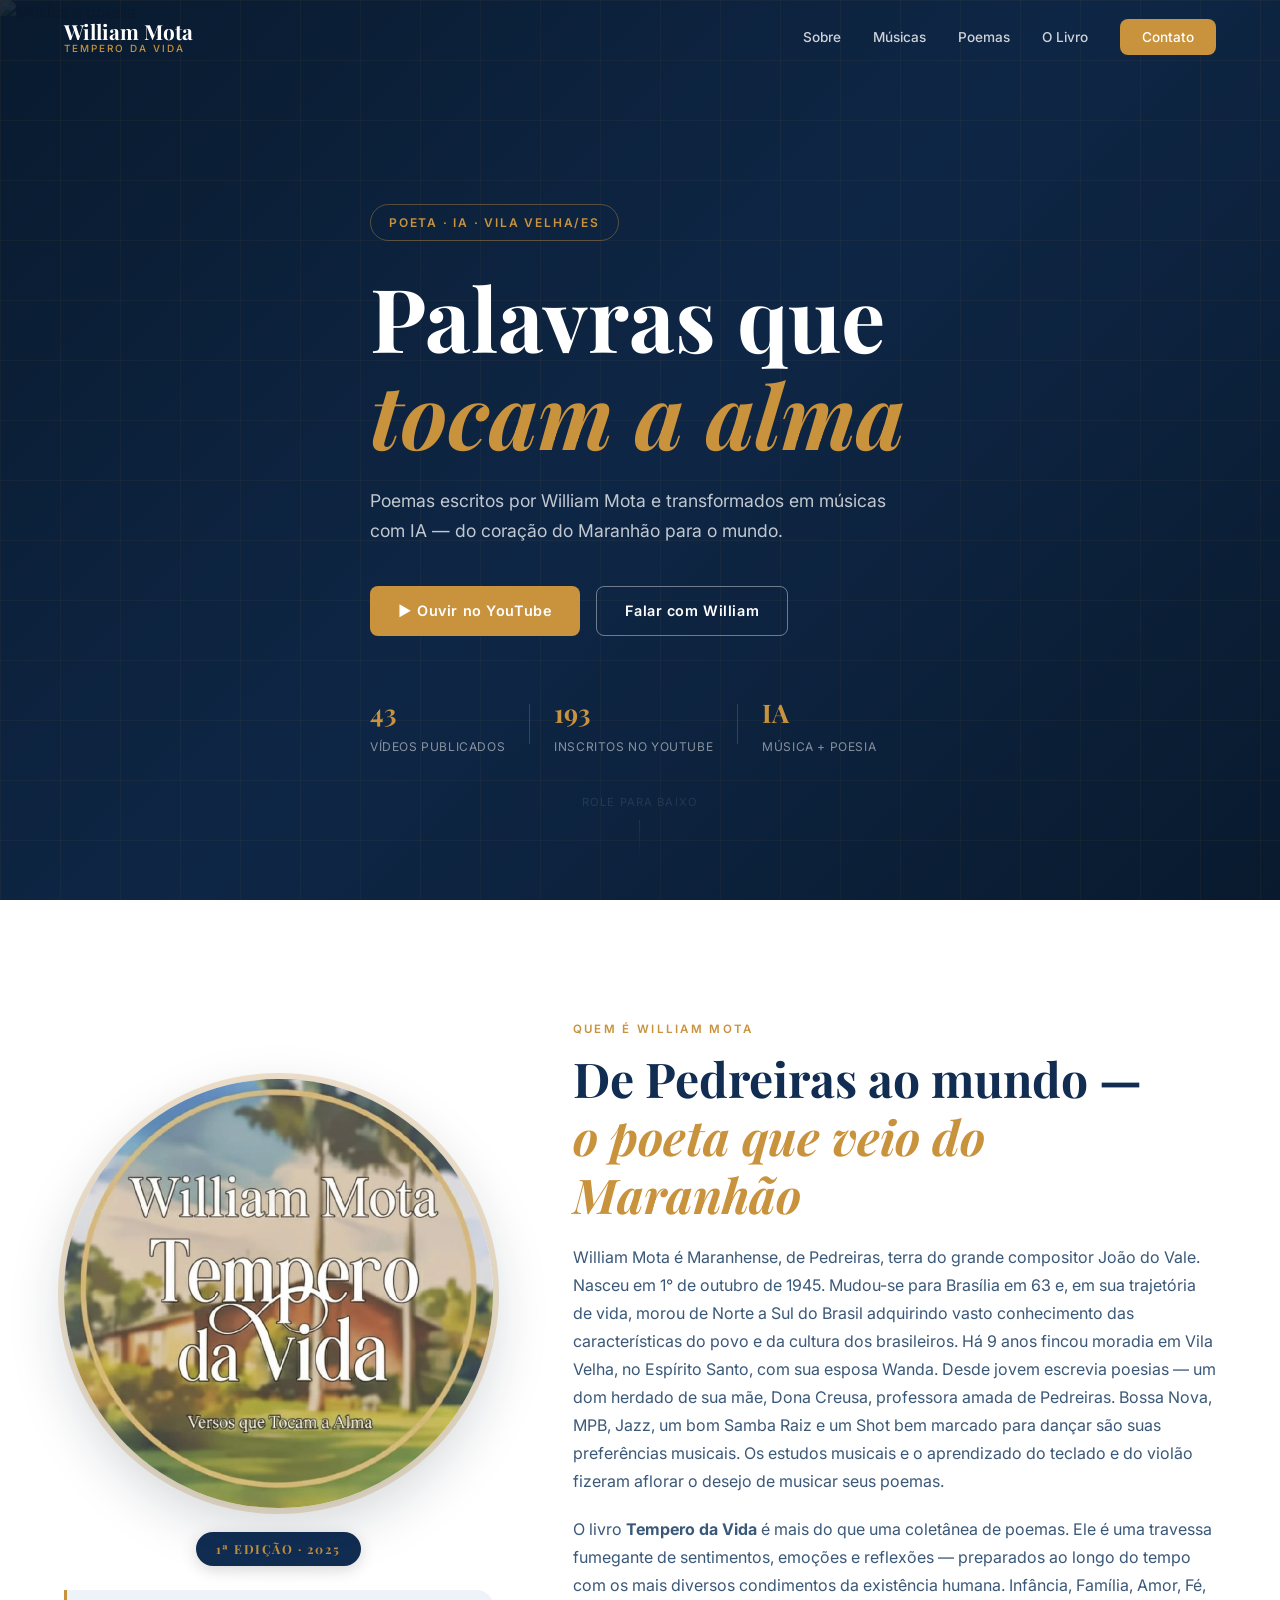
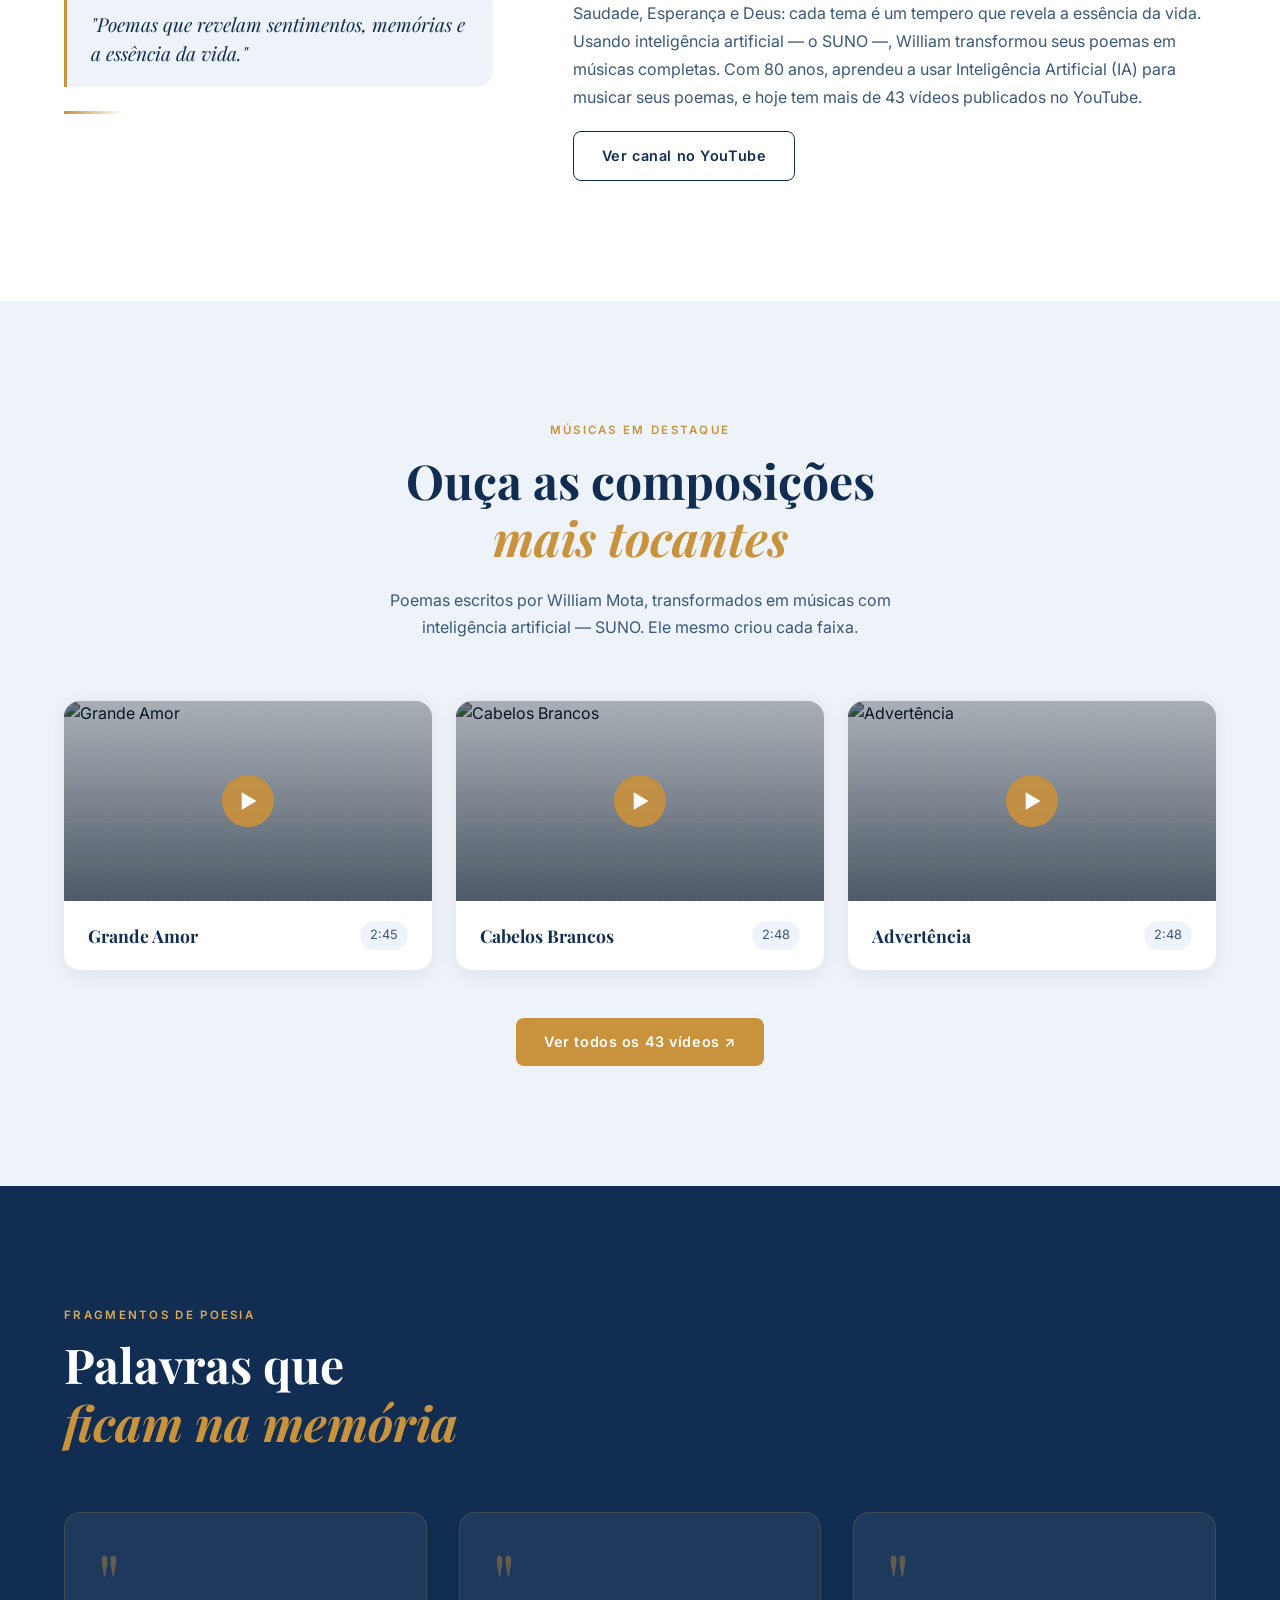
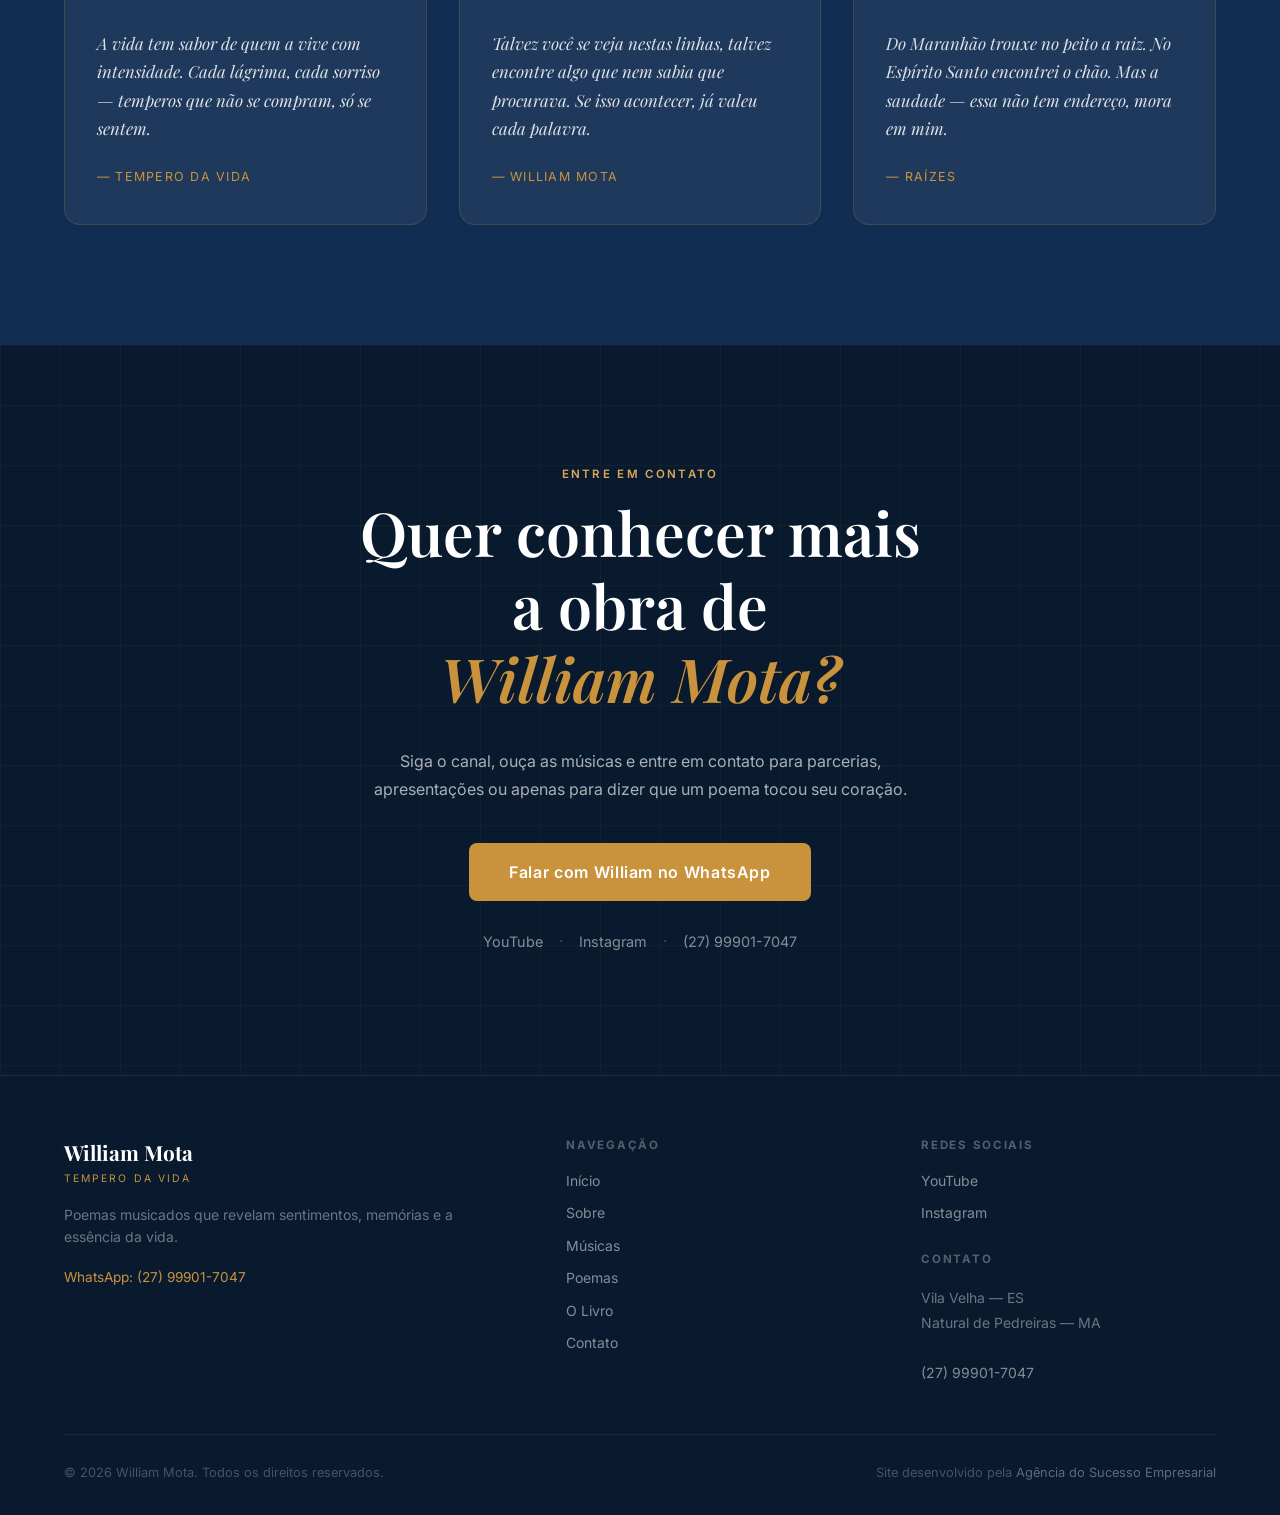
==== index.html @ 84399214 "Fix: remove quebra de linha forçada no subtítulo do hero" ====
<!DOCTYPE html>
<html lang="pt-BR">
<head>
  <meta charset="UTF-8" />
  <meta name="viewport" content="width=device-width, initial-scale=1.0" />
  <title>William Mota | Músicas & Poemas Tempero da Vida</title>
  <meta name="description" content="Poemas musicados do autor William Mota. Tempero da Vida é uma coletânea de poemas que revelam sentimentos, memórias e a essência da vida." />
  <meta name="keywords" content="William Mota, poemas, músicas, tempero da vida, poeta, Vila Velha, Maranhão" />
  <meta name="robots" content="index, follow" />
  <link rel="canonical" href="https://williamtempero.mais.top/" />

  <!-- Favicon -->
  <link rel="icon" type="image/png" href="favicon.png" />

  <!-- Open Graph -->
  <meta property="og:title" content="William Mota | Músicas & Poemas Tempero da Vida" />
  <meta property="og:description" content="Poemas musicados que revelam sentimentos, memórias e a essência da vida." />
  <meta property="og:type" content="website" />
  <meta property="og:url" content="https://williamtempero.mais.top/" />
  <meta property="og:image" content="https://williamtempero.mais.top/og-image.png" />
  <meta property="og:image:width" content="1200" />
  <meta property="og:image:height" content="630" />
  <meta name="twitter:card" content="summary_large_image" />
  <meta name="twitter:image" content="https://williamtempero.mais.top/og-image.png" />

  <!-- Fonts -->
  <link rel="preconnect" href="https://fonts.googleapis.com" />
  <link rel="preconnect" href="https://fonts.gstatic.com" crossorigin />
  <link href="https://fonts.googleapis.com/css2?family=Playfair+Display:ital,wght@0,400;0,700;1,400&family=Inter:wght@300;400;500&display=swap" rel="stylesheet" />

  <link rel="stylesheet" href="styles.css" />

  <script type="application/ld+json">
  {
    "@context": "https://schema.org",
    "@type": "Person",
    "name": "William Mota",
    "description": "Poeta e criador de músicas com inteligência artificial. Autor da coletânea Tempero da Vida.",
    "url": "https://williamtempero.mais.top",
    "telephone": "+55-27-99901-7047",
    "address": { "@type": "PostalAddress", "addressLocality": "Vila Velha", "addressRegion": "ES", "addressCountry": "BR" },
    "birthPlace": { "@type": "Place", "name": "Pedreiras, Maranhão, Brasil" },
    "sameAs": ["https://www.youtube.com/@MUSICASPOEMASTEMPERODAVIDA", "https://www.instagram.com/temperodavidaw.m"]
  }
  </script>
</head>
<body>

  <!-- NAV -->
  <nav class="nav" id="nav">
    <div class="nav__inner">
      <a href="#home" class="nav__logo">
        <span class="nav__logo-main">William Mota</span>
        <span class="nav__logo-sub">Tempero da Vida</span>
      </a>
      <button class="nav__toggle" id="navToggle" aria-label="Menu">
        <span></span><span></span><span></span>
      </button>
      <ul class="nav__links" id="navLinks">
        <li><a href="#sobre">Sobre</a></li>
        <li><a href="#musicas">Músicas</a></li>
        <li><a href="#poemas">Poemas</a></li>
        <li><a href="livro.html">O Livro</a></li>
        <li><a href="#contato" class="nav__cta">Contato</a></li>
      </ul>
    </div>
  </nav>

  <!-- HERO -->
  <section class="hero" id="home">
    <div class="hero__bg">
      <img class="hero__bg-img" src="https://images.unsplash.com/photo-1511671782779-c97d3d27a1d4?w=1920&q=80&auto=format&fit=crop" alt="Música e poesia" loading="eager" />
      <div class="hero__overlay"></div>
      <div class="hero__grid"></div>
    </div>
    <div class="hero__inner">
      <div class="hero__badge">Poeta · IA · Vila Velha/ES</div>
      <h1 class="hero__title">
        Palavras que<br />
        <em>tocam a alma</em>
      </h1>
      <p class="hero__subtitle">
        Poemas escritos por William Mota e transformados em músicas com IA — do coração do Maranhão para o mundo.
      </p>
      <div class="hero__actions">
        <a href="https://www.youtube.com/@MUSICASPOEMASTEMPERODAVIDA" class="btn btn--primary" target="_blank" rel="noopener">
          ▶ Ouvir no YouTube
        </a>
        <a href="https://wa.me/5527999017047" class="btn btn--ghost" target="_blank" rel="noopener">
          Falar com William
        </a>
      </div>
      <div class="hero__trust">
        <div class="hero__trust-item"><strong>43</strong><span>vídeos publicados</span></div>
        <div class="hero__trust-divider"></div>
        <div class="hero__trust-item"><strong>193</strong><span>inscritos no YouTube</span></div>
        <div class="hero__trust-divider"></div>
        <div class="hero__trust-item"><strong>IA</strong><span>música + poesia</span></div>
      </div>
    </div>
    <div class="hero__scroll"><span>role para baixo</span><div class="hero__scroll-line"></div></div>
  </section>

  <!-- SOBRE -->
  <section class="sobre" id="sobre">
    <div class="container">
      <div class="sobre__grid">
        <div class="sobre__visual">
          <div class="sobre__img-wrap">
            <img src="capa-livro.jpg" alt="Tempero da Vida — livro de poemas de William Mota" loading="lazy" />
          </div>
          <div class="sobre__img-badge">1ª edição · 2025</div>
          <div class="sobre__quote">
            "Poemas que revelam sentimentos, memórias e a essência da vida."
          </div>
          <div class="sobre__line-detail"></div>
        </div>
        <div class="sobre__content">
          <div class="section-label">Quem é William Mota</div>
          <h2 class="section-title">
            De Pedreiras ao mundo —<br />
            <em>o poeta que veio do Maranhão</em>
          </h2>
          <p>
            William Mota é Maranhense, de Pedreiras, terra do grande compositor João do Vale. Nasceu em 1° de outubro de 1945.
            Mudou-se para Brasília em 63 e, em sua trajetória de vida, morou de Norte a Sul do Brasil adquirindo vasto conhecimento
            das características do povo e da cultura dos brasileiros. Há 9 anos fincou moradia em Vila Velha, no Espírito Santo,
            com sua esposa Wanda. Desde jovem escrevia poesias — um dom herdado de sua mãe, Dona Creusa, professora amada de Pedreiras.
            Bossa Nova, MPB, Jazz, um bom Samba Raiz e um Shot bem marcado para dançar são suas preferências musicais. Os estudos
            musicais e o aprendizado do teclado e do violão fizeram aflorar o desejo de musicar seus poemas.
          </p>
          <p>
            O livro <strong>Tempero da Vida</strong> é mais do que uma coletânea de poemas. Ele é uma travessa fumegante de sentimentos,
            emoções e reflexões — preparados ao longo do tempo com os mais diversos condimentos da existência humana. Infância,
            Família, Amor, Fé, Saudade, Esperança e Deus: cada tema é um tempero que revela a essência da vida. Usando inteligência
            artificial — o SUNO —, William transformou seus poemas em músicas completas. Com 80 anos, aprendeu a usar Inteligência Artificial (IA) para musicar seus poemas, e hoje tem mais de 43 vídeos publicados no YouTube.
          </p>
          <a href="https://www.youtube.com/@MUSICASPOEMASTEMPERODAVIDA" class="btn btn--outline" target="_blank" rel="noopener">
            Ver canal no YouTube
          </a>
        </div>
      </div>
    </div>
  </section>

  <!-- MÚSICAS EM DESTAQUE -->
  <section class="musicas" id="musicas">
    <div class="container">
      <div class="section-header section-header--center">
        <div class="section-label">Músicas em Destaque</div>
        <h2 class="section-title">Ouça as composições<br /><em>mais tocantes</em></h2>
        <p class="section-desc">Poemas escritos por William Mota, transformados em músicas com inteligência artificial — SUNO. Ele mesmo criou cada faixa.</p>
      </div>
      <div class="musicas__grid">

        <div class="musica-card">
          <div class="musica-card__img">
            <img src="https://images.unsplash.com/photo-1465101162946-4377e57745c3?w=600&q=75&auto=format&fit=crop" alt="Grande Amor" loading="lazy" />
            <div class="musica-card__overlay"></div>
            <div class="musica-card__grid"></div>
            <div class="musica-card__play">▶</div>
          </div>
          <div class="musica-card__body">
            <h3>Grande Amor</h3>
            <span class="musica-card__dur">2:45</span>
          </div>
        </div>

        <div class="musica-card">
          <div class="musica-card__img">
            <img src="https://images.unsplash.com/photo-1516979187457-637abb4f9353?w=600&q=75&auto=format&fit=crop" alt="Cabelos Brancos" loading="lazy" />
            <div class="musica-card__overlay"></div>
            <div class="musica-card__grid"></div>
            <div class="musica-card__play">▶</div>
          </div>
          <div class="musica-card__body">
            <h3>Cabelos Brancos</h3>
            <span class="musica-card__dur">2:48</span>
          </div>
        </div>

        <div class="musica-card">
          <div class="musica-card__img">
            <img src="https://images.unsplash.com/photo-1473172707857-f9e276582ab6?w=600&q=75&auto=format&fit=crop" alt="Advertência" loading="lazy" />
            <div class="musica-card__overlay"></div>
            <div class="musica-card__grid"></div>
            <div class="musica-card__play">▶</div>
          </div>
          <div class="musica-card__body">
            <h3>Advertência</h3>
            <span class="musica-card__dur">2:48</span>
          </div>
        </div>

      </div>
      <div class="musicas__cta">
        <a href="https://www.youtube.com/@MUSICASPOEMASTEMPERODAVIDA" class="btn btn--primary" target="_blank" rel="noopener">
          Ver todos os 43 vídeos ↗
        </a>
      </div>
    </div>
  </section>

  <!-- POEMAS -->
  <section class="poemas" id="poemas">
    <div class="container">
      <div class="section-header">
        <div class="section-label">Fragmentos de Poesia</div>
        <h2 class="section-title">Palavras que<br /><em>ficam na memória</em></h2>
      </div>
      <div class="poemas__grid">
        <div class="poema-card">
          <div class="poema-card__aspas">"</div>
          <p>A vida tem sabor de quem a vive com intensidade. Cada lágrima, cada sorriso — temperos que não se compram, só se sentem.</p>
          <span>— Tempero da Vida</span>
        </div>
        <div class="poema-card">
          <div class="poema-card__aspas">"</div>
          <p>Talvez você se veja nestas linhas, talvez encontre algo que nem sabia que procurava. Se isso acontecer, já valeu cada palavra.</p>
          <span>— William Mota</span>
        </div>
        <div class="poema-card">
          <div class="poema-card__aspas">"</div>
          <p>Do Maranhão trouxe no peito a raiz. No Espírito Santo encontrei o chão. Mas a saudade — essa não tem endereço, mora em mim.</p>
          <span>— Raízes</span>
        </div>
      </div>
    </div>
  </section>

  <!-- CTA FINAL -->
  <section class="cta-final" id="contato">
    <div class="cta-final__bg">
      <div class="cta-final__grid"></div>
    </div>
    <div class="container">
      <div class="cta-final__inner">
        <div class="section-label section-label--light">Entre em Contato</div>
        <h2 class="cta-final__title">
          Quer conhecer mais<br />
          a obra de<br />
          <em>William Mota?</em>
        </h2>
        <p class="cta-final__desc">
          Siga o canal, ouça as músicas e entre em contato para parcerias,<br />
          apresentações ou apenas para dizer que um poema tocou seu coração.
        </p>
        <a href="https://wa.me/5527999017047?text=Ol%C3%A1%20William%2C%20ouvi%20suas%20m%C3%BAsicas%20e%20quero%20saber%20mais!" class="btn btn--gold" target="_blank" rel="noopener">
          Falar com William no WhatsApp
        </a>
        <div class="cta-final__contact">
          <a href="https://www.youtube.com/@MUSICASPOEMASTEMPERODAVIDA" target="_blank" rel="noopener">YouTube</a>
          <span>·</span>
          <a href="https://www.instagram.com/temperodavidaw.m" target="_blank" rel="noopener">Instagram</a>
          <span>·</span>
          <a href="tel:+5527999017047">(27) 99901-7047</a>
        </div>
      </div>
    </div>
  </section>

  <!-- FOOTER -->
  <footer class="footer">
    <div class="container">
      <div class="footer__inner">
        <div class="footer__brand">
          <div class="footer__logo">
            <span>William Mota</span>
            <span>Tempero da Vida</span>
          </div>
          <p>Poemas musicados que revelam sentimentos, memórias e a essência da vida.</p>
          <a href="https://wa.me/5527999017047" class="footer__whatsapp" target="_blank" rel="noopener">
            WhatsApp: (27) 99901-7047
          </a>
        </div>
        <div class="footer__links">
          <strong>Navegação</strong>
          <nav>
            <a href="#home">Início</a>
            <a href="#sobre">Sobre</a>
            <a href="#musicas">Músicas</a>
            <a href="#poemas">Poemas</a>
            <a href="livro.html">O Livro</a>
            <a href="#contato">Contato</a>
          </nav>
        </div>
        <div class="footer__info">
          <strong>Redes Sociais</strong>
          <nav>
            <a href="https://www.youtube.com/@MUSICASPOEMASTEMPERODAVIDA" target="_blank" rel="noopener">YouTube</a>
            <a href="https://www.instagram.com/temperodavidaw.m" target="_blank" rel="noopener">Instagram</a>
          </nav>
          <br />
          <strong>Contato</strong>
          <address>
            Vila Velha — ES<br />
            Natural de Pedreiras — MA<br /><br />
            <a href="tel:+5527999017047">(27) 99901-7047</a>
          </address>
        </div>
      </div>
      <div class="footer__bottom">
        <span>© 2026 William Mota. Todos os direitos reservados.</span>
        <div class="footer__legal">
          <span class="footer__dev">Site desenvolvido pela <a href="https://sucesso.net.br" target="_blank" rel="noopener">Agência do Sucesso Empresarial</a></span>
        </div>
      </div>
    </div>
  </footer>

  <script src="script.js"></script>
</body>
</html>
---- styles.css ----
/* ===== RESET & VARS ===== */
*, *::before, *::after { box-sizing: border-box; margin: 0; padding: 0; }

:root {
  --burgundy:   #091a2e;
  --wine:       #112d52;
  --wine-mid:   #1a4a8a;
  --gold:       #c9923c;
  --gold-light: #dba85a;
  --cream:      #eef3f9;
  --white:      #ffffff;
  --text:       #091a2e;
  --text-light: #3a5878;
  --gray-200:   #cfdce8;
  --radius:     8px;
  --radius-lg:  16px;
  --transition: all 0.3s ease;
  --font-display: 'Playfair Display', Georgia, serif;
  --font-body:    'Inter', system-ui, sans-serif;
}

html { scroll-behavior: smooth; }
body { font-family: var(--font-body); color: var(--text); background: var(--cream); line-height: 1.6; }
a { text-decoration: none; color: inherit; }
img { max-width: 100%; display: block; }
address { font-style: normal; }

.container { max-width: 1200px; margin: 0 auto; padding: 0 24px; }

/* ===== SECTION LABELS ===== */
.section-label {
  font-size: 0.72rem;
  font-weight: 600;
  letter-spacing: 0.2em;
  text-transform: uppercase;
  color: var(--gold);
  margin-bottom: 12px;
}
.section-label--light { color: var(--gold-light); }
.section-title {
  font-family: var(--font-display);
  font-size: clamp(2rem, 4vw, 3rem);
  font-weight: 700;
  line-height: 1.2;
  color: var(--wine);
  margin-bottom: 20px;
}
.section-title em { font-style: italic; color: var(--gold); }
.section-header { margin-bottom: 60px; }
.section-header--center { text-align: center; }
.section-header--center .section-desc { margin: 0 auto; }
.section-desc { max-width: 560px; color: var(--text-light); font-size: 1rem; line-height: 1.7; margin-top: 16px; }

/* ===== BUTTONS ===== */
.btn {
  display: inline-flex;
  align-items: center;
  justify-content: center;
  gap: 8px;
  padding: 14px 28px;
  font-family: var(--font-body);
  font-size: 0.9rem;
  font-weight: 600;
  letter-spacing: 0.04em;
  border-radius: var(--radius);
  transition: var(--transition);
  cursor: pointer;
  border: none;
  white-space: normal;
  text-align: center;
  line-height: 1.4;
}
.btn--primary { background: var(--gold); color: var(--white); }
.btn--primary:hover { background: var(--gold-light); transform: translateY(-2px); box-shadow: 0 8px 24px rgba(201,146,60,0.35); }
.btn--ghost { background: transparent; color: var(--white); border: 1.5px solid rgba(255,255,255,0.4); }
.btn--ghost:hover { border-color: var(--gold); color: var(--gold); }
.btn--outline { background: transparent; color: var(--wine); border: 1.5px solid var(--wine); }
.btn--outline:hover { background: var(--wine); color: var(--white); }
.btn--gold { background: var(--gold); color: var(--white); font-size: 1rem; padding: 18px 40px; }
.btn--gold:hover { background: var(--gold-light); transform: translateY(-2px); box-shadow: 0 12px 32px rgba(201,146,60,0.4); }

/* ===== NAV ===== */
.nav {
  position: fixed;
  top: 0; left: 0; right: 0;
  z-index: 100;
  padding: 20px 0;
  transition: background 0.3s, padding 0.3s, backdrop-filter 0.3s;
}
.nav.scrolled {
  background: rgba(9, 26, 46, 0.95);
  backdrop-filter: blur(12px);
  padding: 14px 0;
  box-shadow: 0 2px 20px rgba(0,0,0,0.3);
}
.nav__inner {
  max-width: 1200px;
  margin: 0 auto;
  padding: 0 24px;
  display: flex;
  align-items: center;
  justify-content: space-between;
}
.nav__logo { display: flex; flex-direction: column; line-height: 1.1; }
.nav__logo-main { font-family: var(--font-display); font-size: 1.3rem; font-weight: 700; color: var(--white); }
.nav__logo-sub { font-size: 0.62rem; font-weight: 500; letter-spacing: 0.2em; text-transform: uppercase; color: var(--gold); }
.nav__links { display: flex; align-items: center; gap: 32px; list-style: none; }
.nav__links a { font-size: 0.85rem; font-weight: 500; color: rgba(255,255,255,0.8); transition: color 0.2s; }
.nav__links a:hover { color: var(--gold); }
.nav__cta { background: var(--gold); color: var(--white) !important; padding: 10px 22px; border-radius: var(--radius); }
.nav__cta:hover { background: var(--gold-light) !important; }
.nav__toggle { display: none; flex-direction: column; gap: 5px; background: none; border: none; cursor: pointer; padding: 4px; }
.nav__toggle span { display: block; width: 22px; height: 2px; background: var(--white); transition: var(--transition); border-radius: 2px; }

/* ===== HERO ===== */
.hero {
  min-height: 100vh;
  display: flex;
  align-items: center;
  position: relative;
  overflow: hidden;
  background: var(--burgundy);
}
.hero__bg { position: absolute; inset: 0; overflow: hidden; }
.hero__bg-img {
  position: absolute; inset: 0;
  width: 100%; height: 100%;
  object-fit: cover; object-position: center;
  opacity: 1;
  filter: grayscale(20%) brightness(0.5);
}
.hero__overlay {
  position: absolute; inset: 0;
  background: linear-gradient(135deg, rgba(9,26,46,0.82) 0%, rgba(17,45,82,0.65) 50%, rgba(9,26,46,0.78) 100%);
  z-index: 1;
}
.hero__grid {
  position: absolute; inset: 0; z-index: 2;
  background-image:
    linear-gradient(rgba(201,146,60,0.05) 1px, transparent 1px),
    linear-gradient(90deg, rgba(201,146,60,0.05) 1px, transparent 1px);
  background-size: 60px 60px;
}
.hero__inner {
  position: relative; z-index: 3;
  max-width: 1200px; margin: 0 auto;
  padding: 140px 24px 80px;
  max-width: 760px;
}
.hero__badge {
  display: inline-block;
  font-size: 0.75rem; font-weight: 600;
  letter-spacing: 0.15em; text-transform: uppercase;
  color: var(--gold); border: 1px solid rgba(201,146,60,0.4);
  padding: 8px 18px; border-radius: 100px;
  margin-bottom: 28px;
}
.hero__title {
  font-family: var(--font-display);
  font-size: clamp(3rem, 7vw, 5.5rem);
  font-weight: 700; color: var(--white);
  line-height: 1.1; margin-bottom: 24px;
}
.hero__title em { font-style: italic; color: var(--gold); }
.hero__subtitle { font-size: 1.1rem; color: rgba(255,255,255,0.75); margin-bottom: 40px; max-width: 540px; line-height: 1.7; }
.hero__actions { display: flex; gap: 16px; flex-wrap: wrap; margin-bottom: 56px; }
.hero__trust { display: flex; align-items: center; gap: 24px; flex-wrap: wrap; }
.hero__trust-item { display: flex; flex-direction: column; gap: 4px; }
.hero__trust-item strong { font-size: 1.6rem; font-weight: 700; color: var(--gold); font-family: var(--font-display); }
.hero__trust-item span { font-size: 0.75rem; color: rgba(255,255,255,0.5); letter-spacing: 0.05em; text-transform: uppercase; }
.hero__trust-divider { width: 1px; height: 40px; background: rgba(255,255,255,0.15); }
.hero__scroll { position: absolute; bottom: 40px; left: 50%; transform: translateX(-50%); display: flex; flex-direction: column; align-items: center; gap: 8px; color: rgba(255,255,255,0.3); font-size: 0.7rem; letter-spacing: 0.1em; text-transform: uppercase; }
.hero__scroll-line { width: 1px; height: 40px; background: linear-gradient(to bottom, rgba(201,146,60,0.5), transparent); animation: scrollPulse 2s ease infinite; }
@keyframes scrollPulse { 0%,100%{opacity:0.4} 50%{opacity:1} }

/* ===== SOBRE ===== */
.sobre { padding: 120px 0; background: var(--white); }
.sobre__grid { display: grid; grid-template-columns: 1fr 1.5fr; gap: 80px; align-items: center; }
.sobre__visual { position: relative; display: flex; flex-direction: column; gap: 24px; padding-bottom: 8px; }
.sobre__img-wrap { position: relative; border-radius: 50%; overflow: visible; line-height: 0; aspect-ratio: 1; }
.sobre__img-wrap img { width: 100%; height: 100%; object-fit: cover; border-radius: 50%; box-shadow: 0 20px 56px rgba(9,26,46,0.18), 0 0 0 6px rgba(201,146,60,0.25); filter: none; transition: transform 0.5s ease; display: block; }
.sobre__img-wrap:hover img { transform: scale(1.02); }
.sobre__img-badge {
  display: inline-block;
  align-self: center;
  background: var(--wine);
  color: var(--gold);
  font-family: var(--font-display);
  font-size: 0.78rem;
  font-weight: 700;
  letter-spacing: 0.12em;
  text-transform: uppercase;
  padding: 7px 20px;
  border-radius: 100px;
  white-space: nowrap;
  box-shadow: 0 4px 16px rgba(0,0,0,0.15);
}
.sobre__year { font-family: var(--font-display); font-size: 2.5rem; font-weight: 700; color: var(--gold); line-height: 1; }
.sobre__year-label { font-size: 0.7rem; letter-spacing: 0.15em; text-transform: uppercase; color: rgba(255,255,255,0.5); margin-top: 4px; }
.sobre__quote { font-family: var(--font-display); font-size: 1.2rem; font-style: italic; color: var(--wine); padding: 20px 24px; border-left: 3px solid var(--gold); background: var(--cream); border-radius: 0 var(--radius-lg) var(--radius-lg) 0; line-height: 1.5; }
.sobre__line-detail { width: 60px; height: 3px; background: linear-gradient(to right, var(--gold), transparent); }
.sobre__content .section-title { color: var(--wine); }
.sobre__content p { color: var(--text-light); margin-bottom: 20px; line-height: 1.75; }

/* ===== MÚSICAS ===== */
.musicas { padding: 120px 0; background: var(--cream); }
.musicas__grid { display: grid; grid-template-columns: repeat(3, 1fr); gap: 24px; margin-bottom: 48px; }
.musica-card { border-radius: var(--radius-lg); overflow: hidden; background: var(--white); box-shadow: 0 4px 20px rgba(9,26,46,0.08); transition: transform 0.3s, box-shadow 0.3s; }
.musica-card:hover { transform: translateY(-6px); box-shadow: 0 16px 40px rgba(9,26,46,0.15); }
.musica-card__img { position: relative; height: 200px; overflow: hidden; }
.musica-card__img img { width: 100%; height: 100%; object-fit: cover; filter: brightness(0.7); transition: transform 0.5s, filter 0.3s; }
.musica-card:hover .musica-card__img img { transform: scale(1.06); filter: brightness(0.85); }
.musica-card__overlay { position: absolute; inset: 0; background: linear-gradient(180deg, rgba(9,26,46,0.35) 0%, rgba(9,26,46,0.72) 100%); z-index: 1; }
.musica-card__grid { position: absolute; inset: 0; z-index: 2; background-image: linear-gradient(rgba(201,146,60,0.06) 1px, transparent 1px), linear-gradient(90deg, rgba(201,146,60,0.06) 1px, transparent 1px); background-size: 40px 40px; }
.musica-card__play { position: absolute; top: 50%; left: 50%; transform: translate(-50%, -50%); z-index: 3; width: 52px; height: 52px; background: rgba(201,146,60,0.9); border-radius: 50%; display: flex; align-items: center; justify-content: center; font-size: 1.2rem; color: white; transition: background 0.2s, transform 0.2s; }
.musica-card:hover .musica-card__play { background: var(--gold); transform: translate(-50%, -50%) scale(1.1); }
.musica-card__body { padding: 20px 24px; display: flex; justify-content: space-between; align-items: center; }
.musica-card__body h3 { font-family: var(--font-display); font-size: 1.1rem; color: var(--wine); font-weight: 700; }
.musica-card__dur { font-size: 0.8rem; color: var(--text-light); background: var(--cream); padding: 4px 10px; border-radius: 100px; }
.musicas__cta { text-align: center; }

/* ===== POEMAS ===== */
.poemas { padding: 120px 0; background: var(--wine); }
.poemas .section-title { color: var(--white); }
.poemas .section-label { color: var(--gold-light); }
.poemas__grid { display: grid; grid-template-columns: repeat(3, 1fr); gap: 32px; margin-top: 60px; }
.poema-card { background: rgba(255,255,255,0.06); border: 1px solid rgba(201,146,60,0.2); border-radius: var(--radius-lg); padding: 36px 32px; position: relative; transition: border-color 0.3s, background 0.3s; }
.poema-card:hover { border-color: rgba(201,146,60,0.5); background: rgba(255,255,255,0.09); }
.poema-card__aspas { font-family: var(--font-display); font-size: 5rem; line-height: 0.8; color: var(--gold); opacity: 0.4; margin-bottom: 16px; }
.poema-card p { font-family: var(--font-display); font-style: italic; font-size: 1.05rem; color: rgba(255,255,255,0.85); line-height: 1.7; margin-bottom: 20px; }
.poema-card span { font-size: 0.78rem; color: var(--gold); letter-spacing: 0.1em; text-transform: uppercase; }

/* ===== CTA FINAL ===== */
.cta-final { padding: 120px 0; background: var(--burgundy); position: relative; overflow: hidden; text-align: center; }
.cta-final__bg { position: absolute; inset: 0; }
.cta-final__grid { position: absolute; inset: 0; background-image: linear-gradient(rgba(201,146,60,0.05) 1px, transparent 1px), linear-gradient(90deg, rgba(201,146,60,0.05) 1px, transparent 1px); background-size: 60px 60px; }
.cta-final__inner { position: relative; z-index: 2; }
.cta-final__title { font-family: var(--font-display); font-size: clamp(2.2rem, 5vw, 3.8rem); font-weight: 600; color: var(--white); line-height: 1.2; margin-bottom: 32px; }
.cta-final__title em { font-style: italic; color: var(--gold); }
.cta-final__desc { color: rgba(255,255,255,0.65); font-size: 1rem; max-width: 540px; margin: 0 auto 40px; line-height: 1.75; }
.cta-final__contact { display: flex; align-items: center; justify-content: center; gap: 16px; margin-top: 28px; flex-wrap: wrap; }
.cta-final__contact a { font-size: 0.9rem; color: rgba(255,255,255,0.5); transition: color 0.2s; }
.cta-final__contact a:hover { color: var(--gold); }
.cta-final__contact span { color: rgba(255,255,255,0.2); }

/* ===== FOOTER ===== */
.footer { background: var(--burgundy); border-top: 1px solid rgba(201,146,60,0.15); padding: 60px 0 32px; }
.footer__inner { display: grid; grid-template-columns: 1.5fr 1fr 1fr; gap: 60px; margin-bottom: 48px; }
.footer__logo { display: flex; flex-direction: column; gap: 2px; margin-bottom: 16px; }
.footer__logo span:first-child { font-family: var(--font-display); font-size: 1.3rem; font-weight: 700; color: var(--white); }
.footer__logo span:last-child { font-size: 0.65rem; letter-spacing: 0.2em; text-transform: uppercase; color: var(--gold); }
.footer__brand p { font-size: 0.875rem; color: rgba(255,255,255,0.4); line-height: 1.6; margin-bottom: 16px; }
.footer__whatsapp { font-size: 0.85rem; color: var(--gold); }
.footer__links strong, .footer__info strong { font-size: 0.72rem; letter-spacing: 0.15em; text-transform: uppercase; color: rgba(255,255,255,0.3); display: block; margin-bottom: 16px; }
.footer__links nav, .footer__info nav { display: flex; flex-direction: column; gap: 10px; }
.footer__links nav a, .footer__info nav a, .footer__info address a { font-size: 0.875rem; color: rgba(255,255,255,0.5); transition: color 0.2s; }
.footer__links nav a:hover, .footer__info nav a:hover, .footer__info address a:hover { color: var(--gold); }
.footer__info address { font-size: 0.875rem; color: rgba(255,255,255,0.4); line-height: 1.8; }
.footer__bottom { display: flex; align-items: center; justify-content: space-between; flex-wrap: wrap; gap: 16px; padding-top: 28px; border-top: 1px solid rgba(255,255,255,0.06); }
.footer__bottom span { font-size: 0.8rem; color: rgba(255,255,255,0.25); }
.footer__legal { display: flex; gap: 24px; }
.footer__legal a { font-size: 0.8rem; color: rgba(255,255,255,0.25); transition: color 0.2s; }
.footer__legal a:hover { color: rgba(255,255,255,0.5); }
.footer__dev { font-size: 0.8rem; color: rgba(255,255,255,0.25); }
.footer__dev a { color: rgba(255,255,255,0.35); font-size: 0.8rem; text-decoration: none; transition: color 0.2s; }
.footer__dev a:hover { color: rgba(201,146,60,0.6); }

/* ===== ANIMATIONS ===== */
.fade-up { opacity: 0; transform: translateY(30px); transition: opacity 0.7s cubic-bezier(0.4,0,0.2,1), transform 0.7s cubic-bezier(0.4,0,0.2,1); }
.fade-up.visible { opacity: 1; transform: none; }

/* ===== RESPONSIVE ===== */
@media (max-width: 900px) {
  .sobre__grid, .footer__inner { grid-template-columns: 1fr; gap: 40px; }
  .sobre__visual { max-width: 480px; }
  .musicas__grid, .poemas__grid { grid-template-columns: repeat(2, 1fr); }
}
@media (max-width: 700px) {
  .nav__links { display: none; position: fixed; top: 0; left: 0; right: 0; bottom: 0; background: rgba(9,26,46,0.98); flex-direction: column; align-items: center; justify-content: center; gap: 32px; }
  .nav__links.open { display: flex; }
  .nav__toggle { display: flex; z-index: 101; }
  .musicas__grid, .poemas__grid { grid-template-columns: 1fr; }
}
@media (max-width: 480px) {
  .hero__actions { flex-direction: column; }
  .btn { width: 100%; justify-content: center; padding: 16px 20px; box-sizing: border-box; }
}
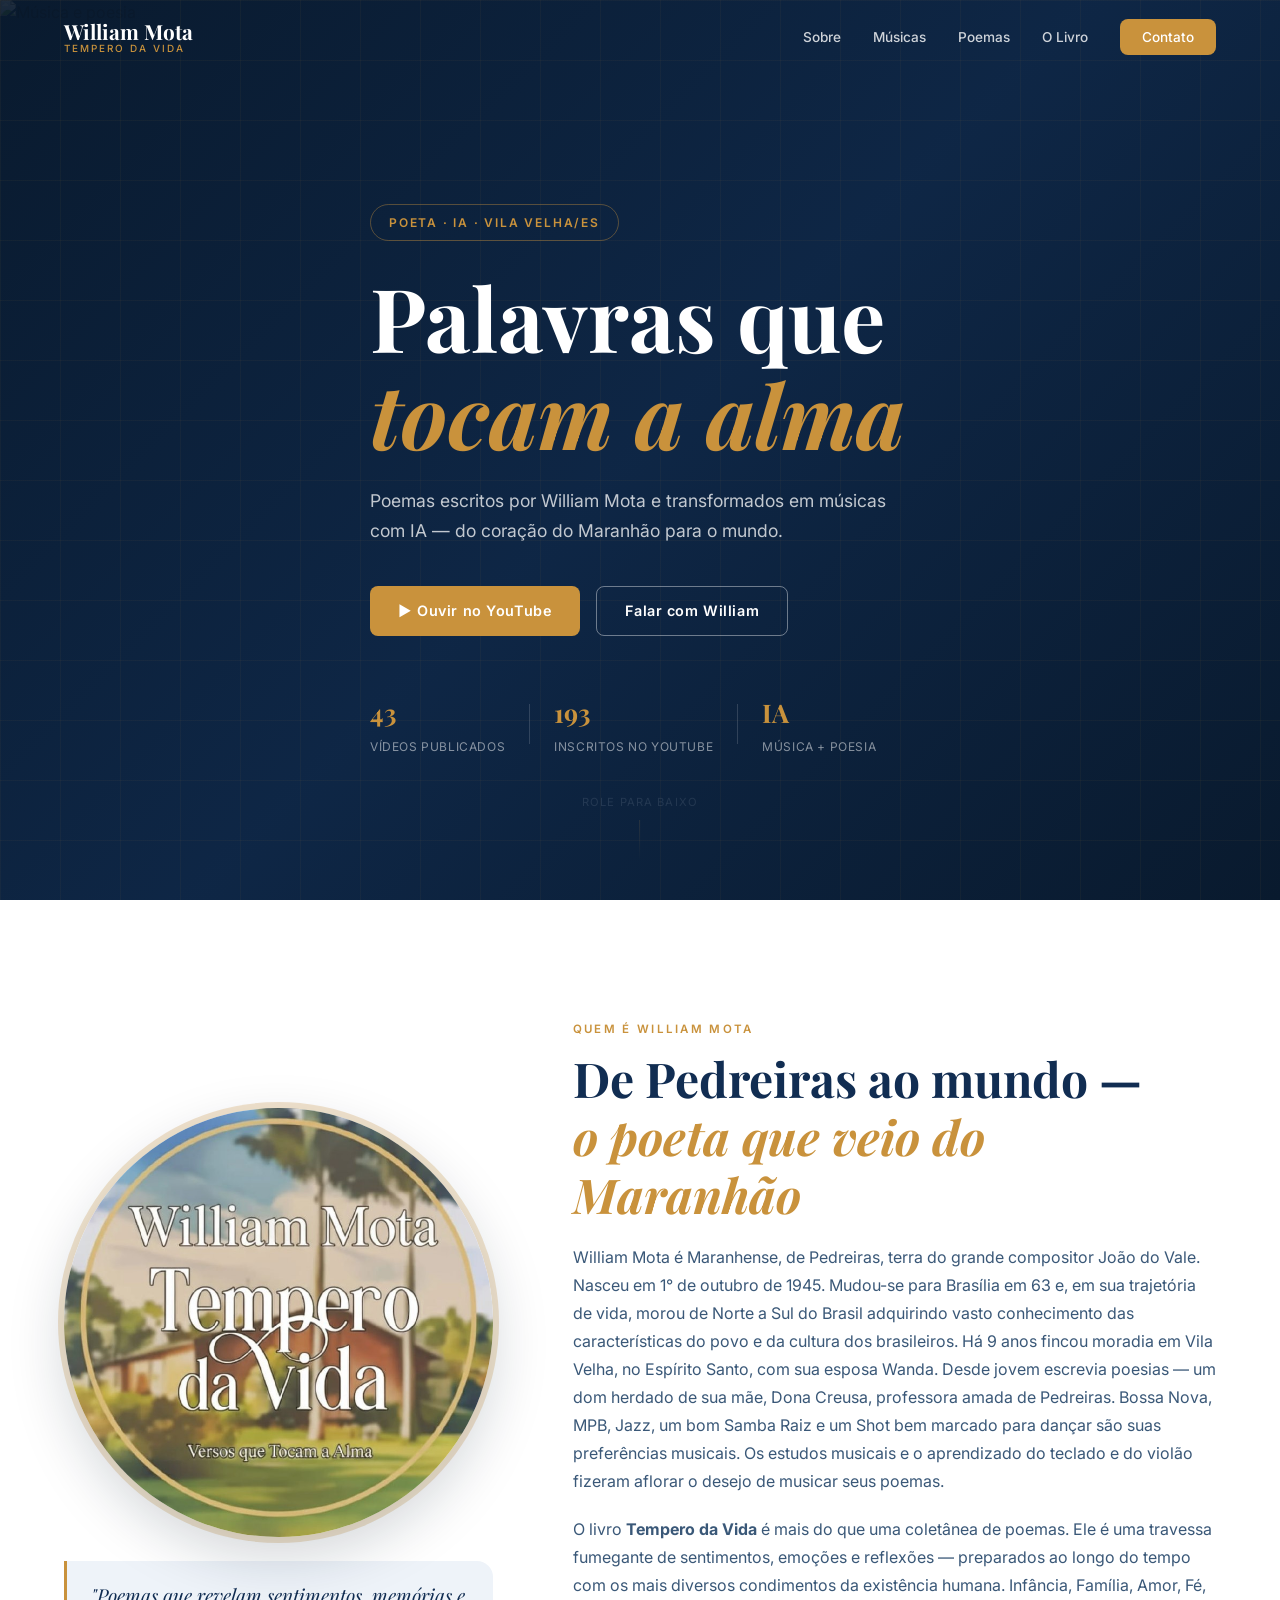
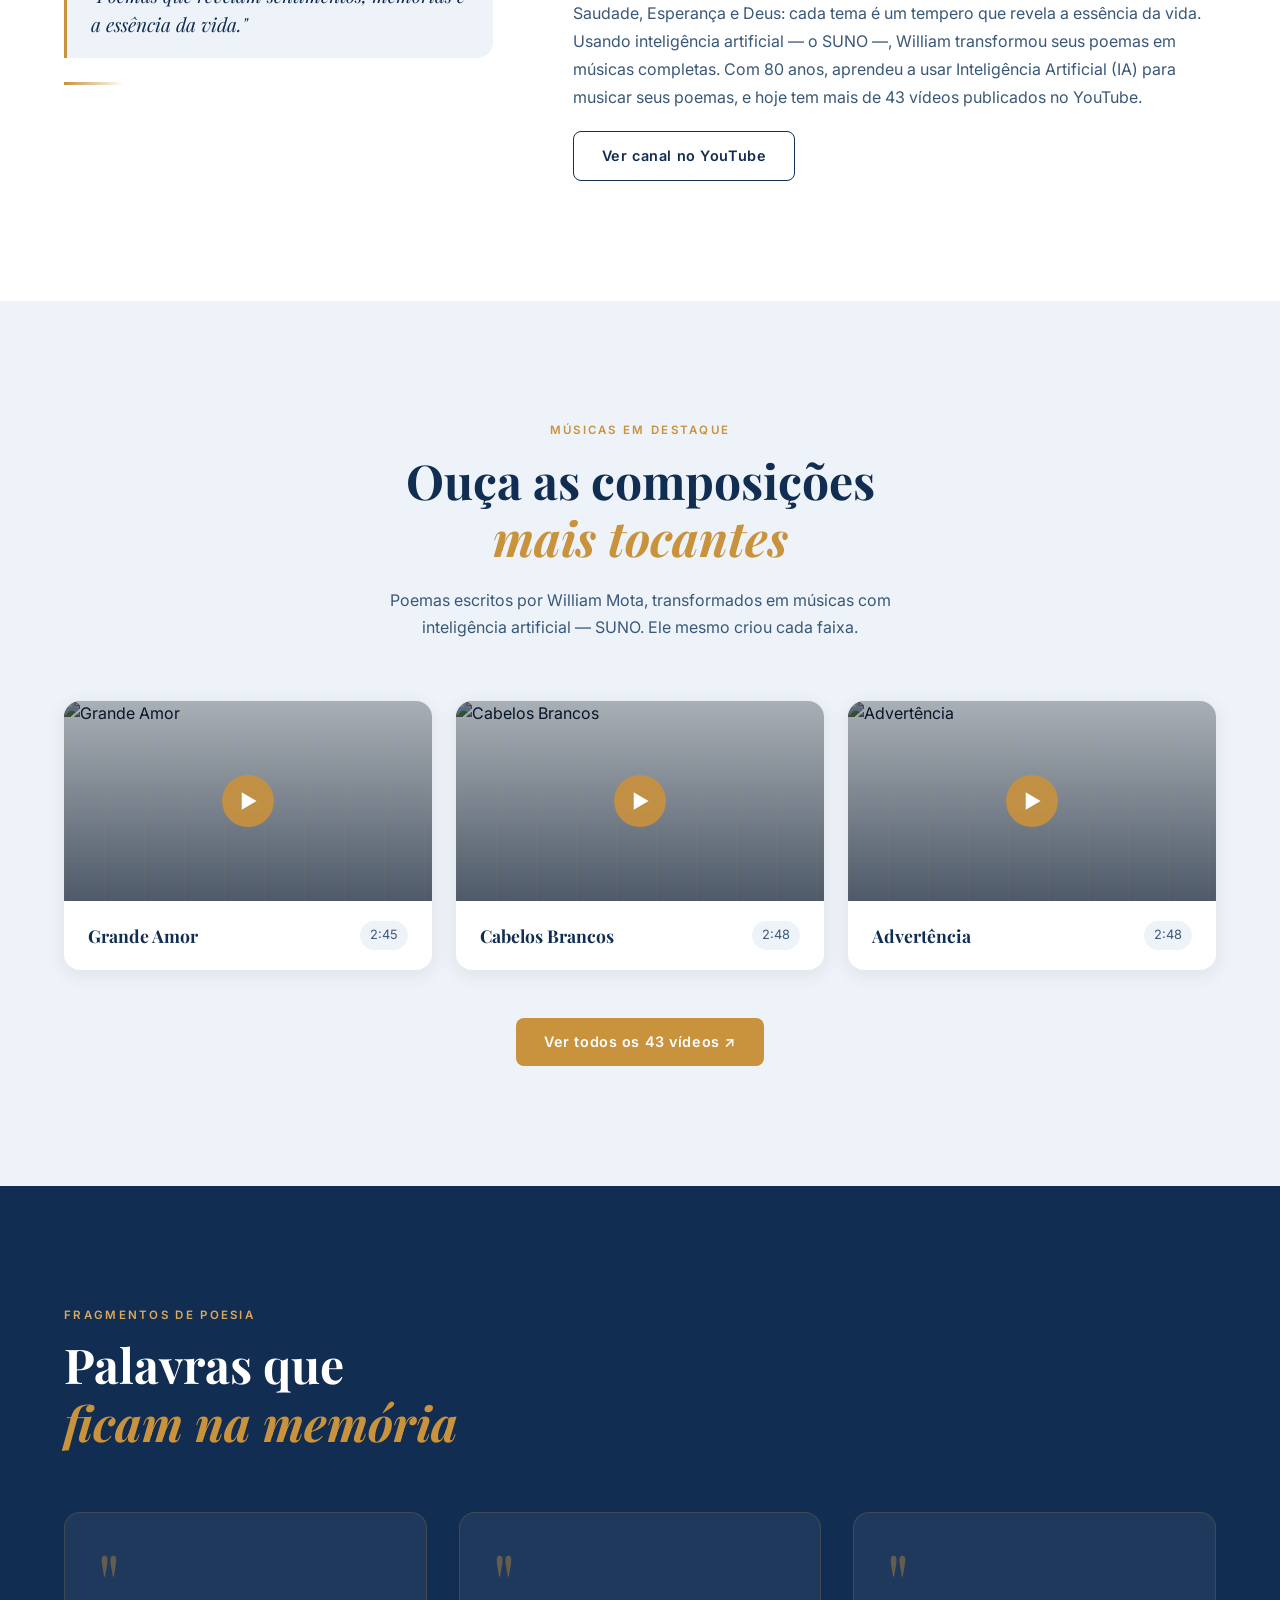
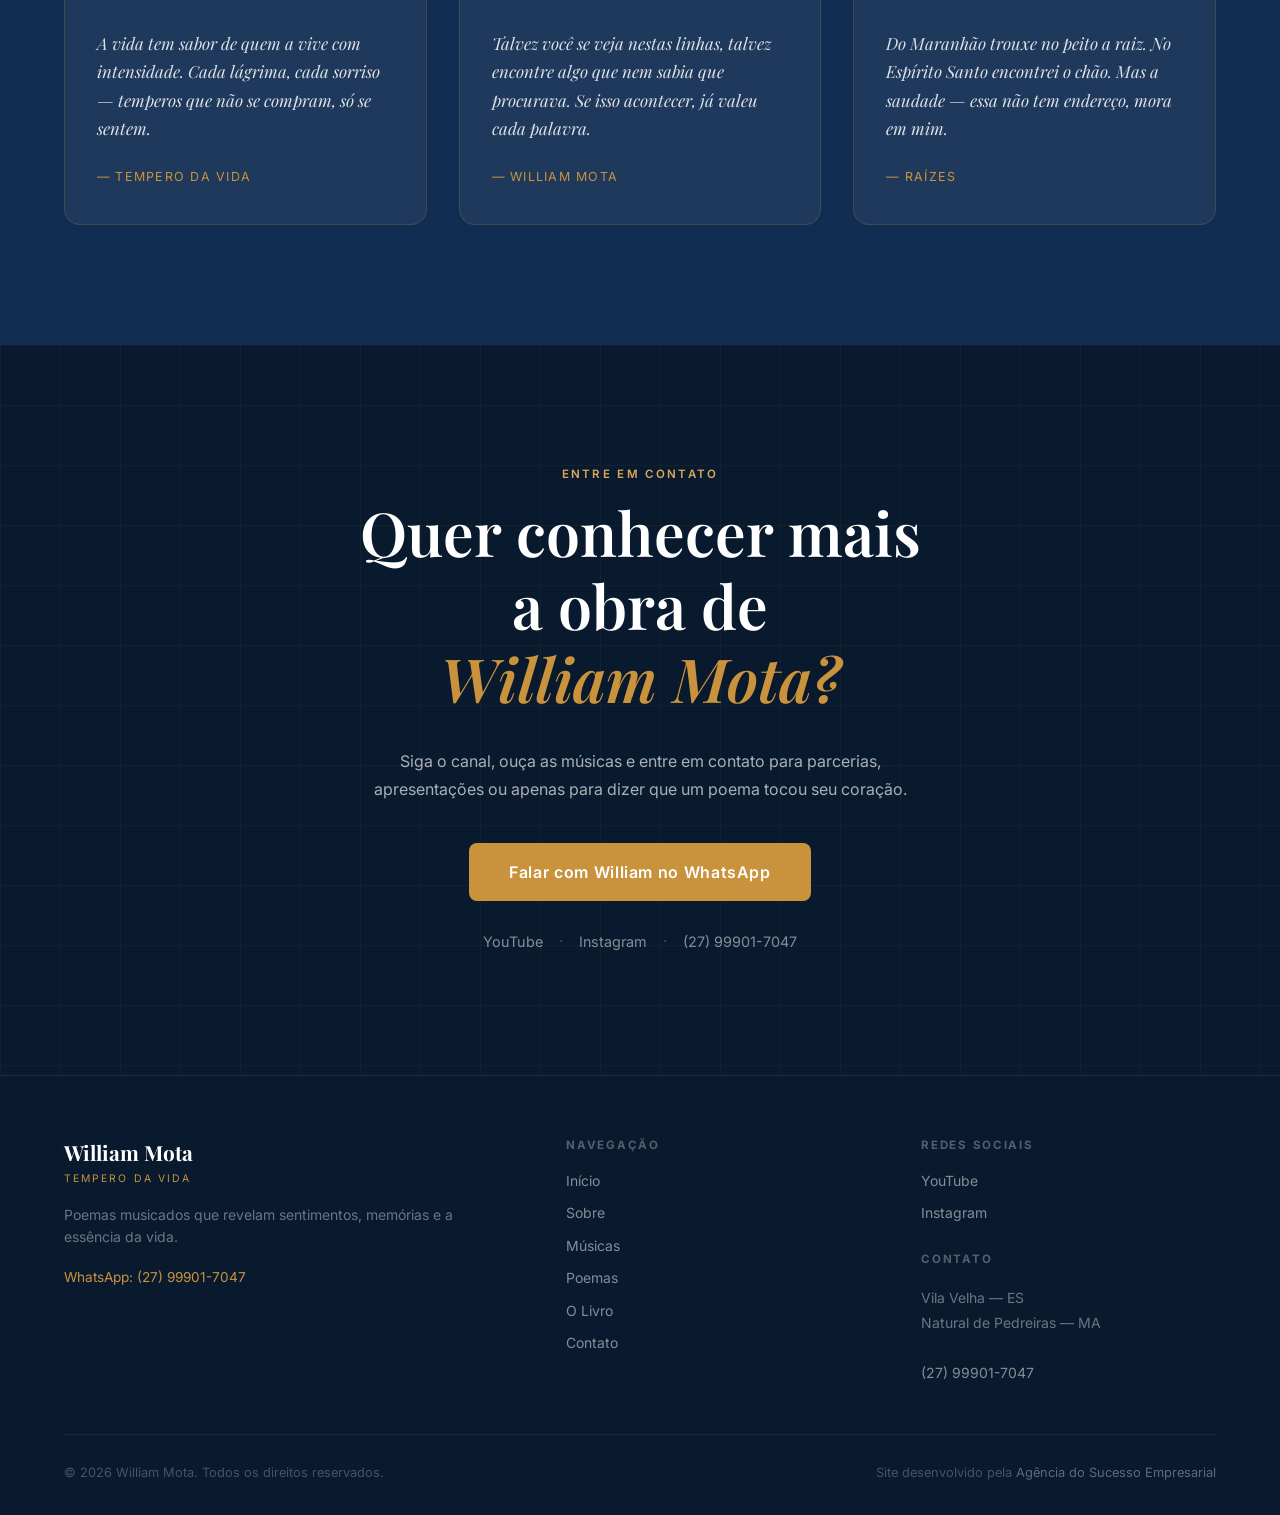
==== commit 5c8cf71e: "Remove badge 2025 — título já aparece na capa" ====
--- a/index.html
+++ b/index.html
@@ -109,7 +109,6 @@
           <div class="sobre__img-wrap">
             <img src="capa-livro.jpg" alt="Tempero da Vida — livro de poemas de William Mota" loading="lazy" />
           </div>
-          <div class="sobre__img-badge">1ª edição · 2025</div>
           <div class="sobre__quote">
             "Poemas que revelam sentimentos, memórias e a essência da vida."
           </div>
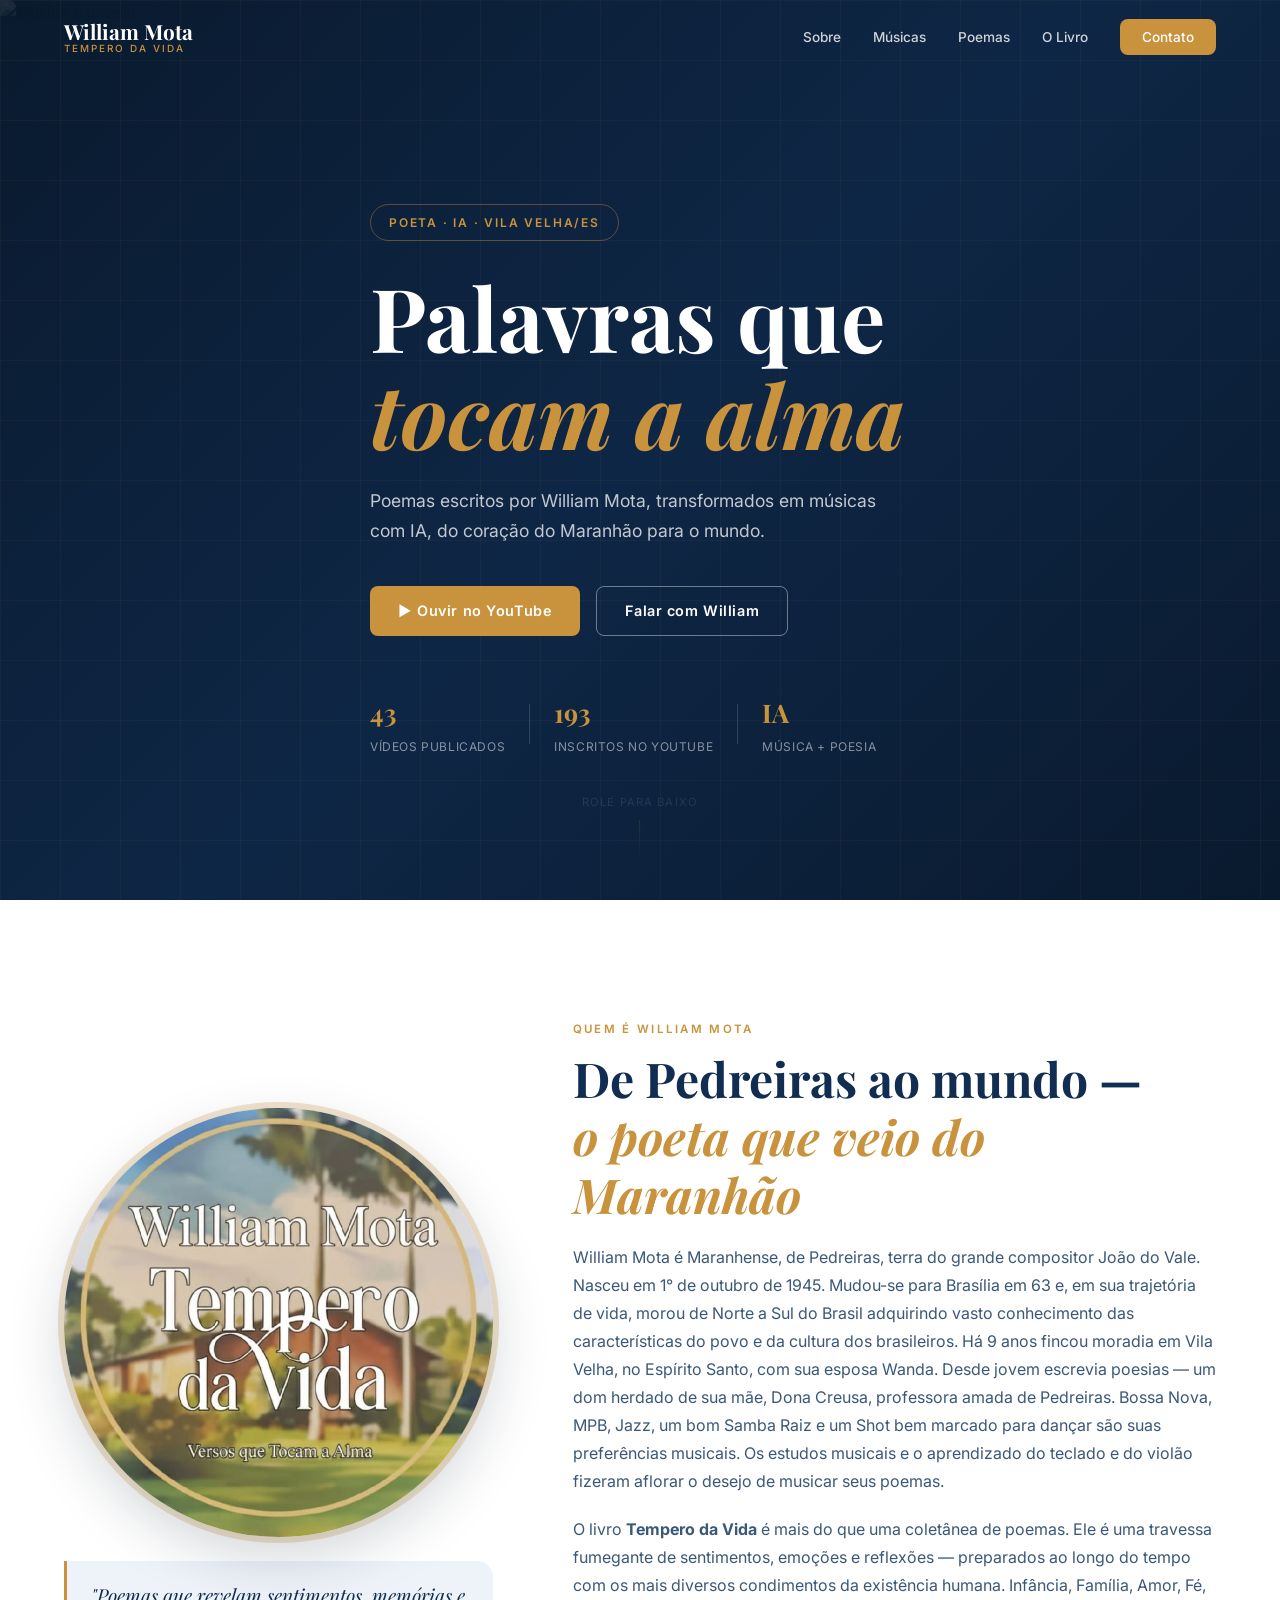
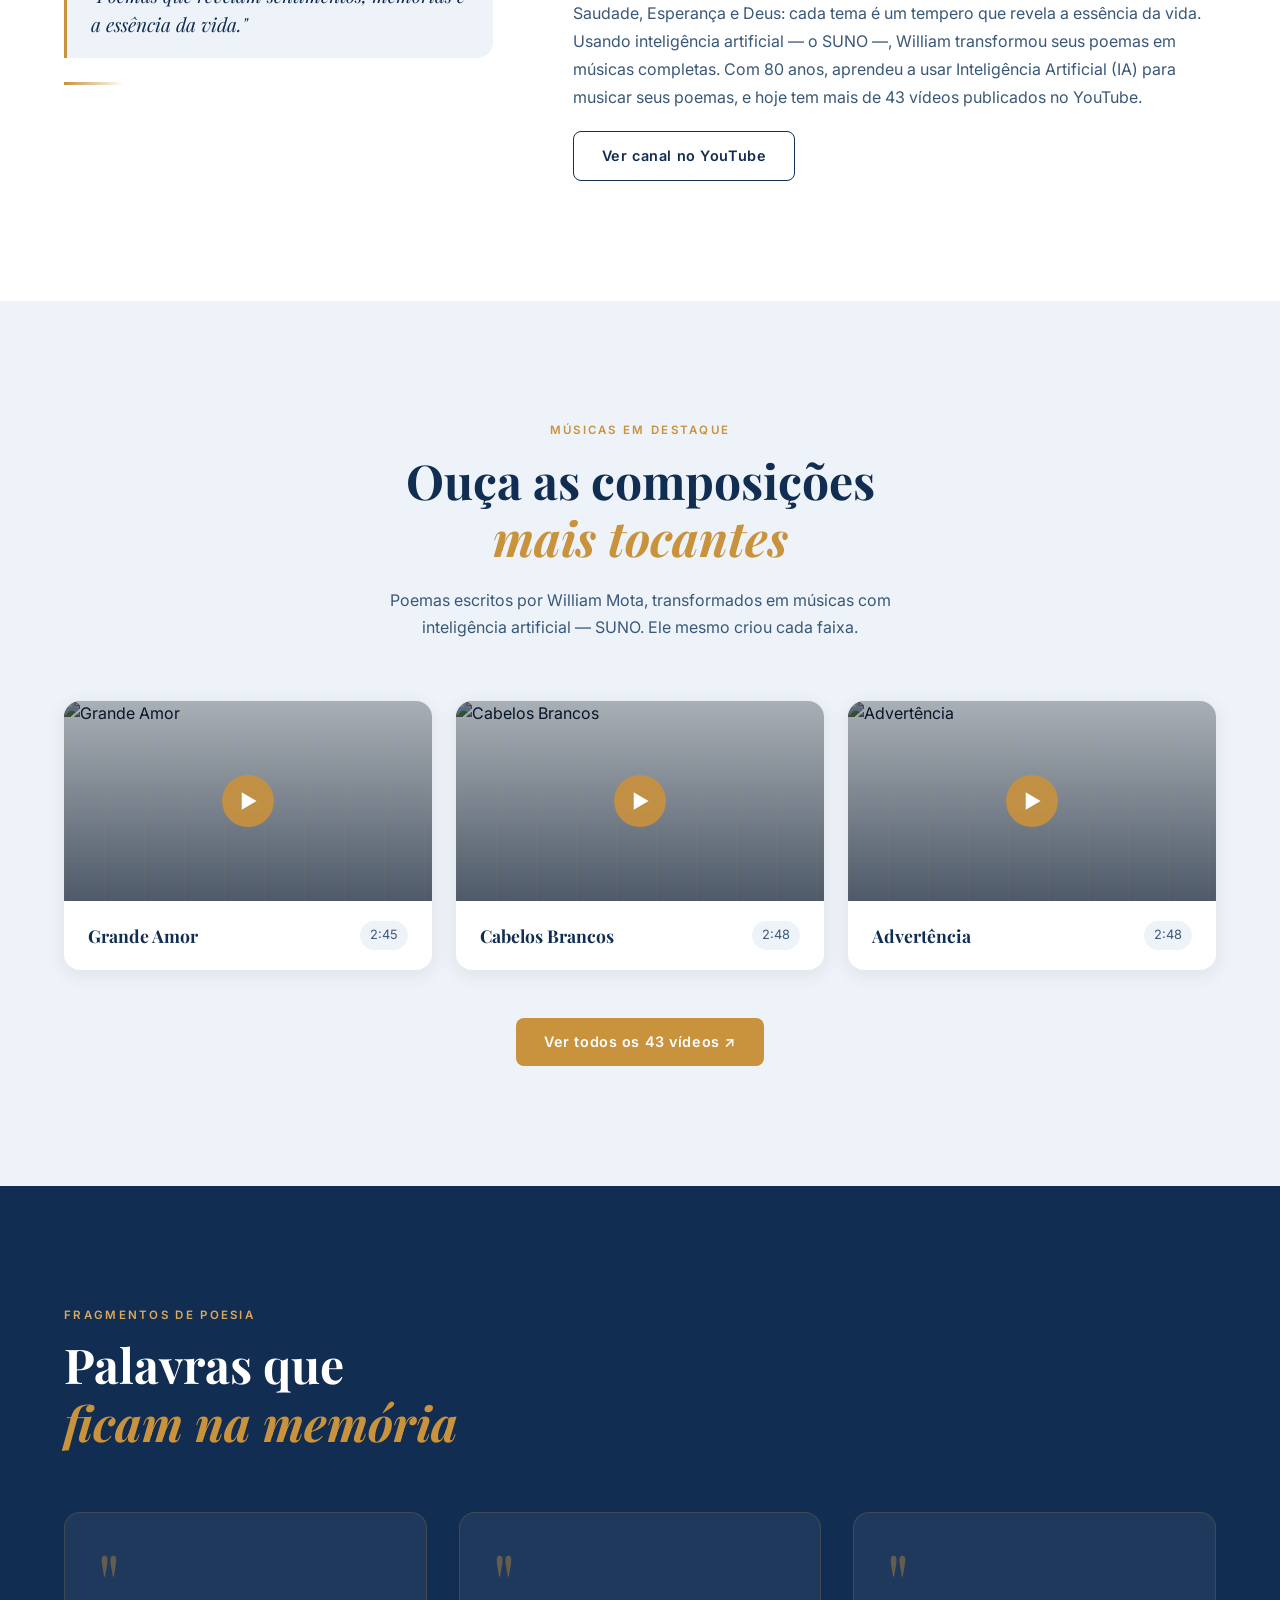
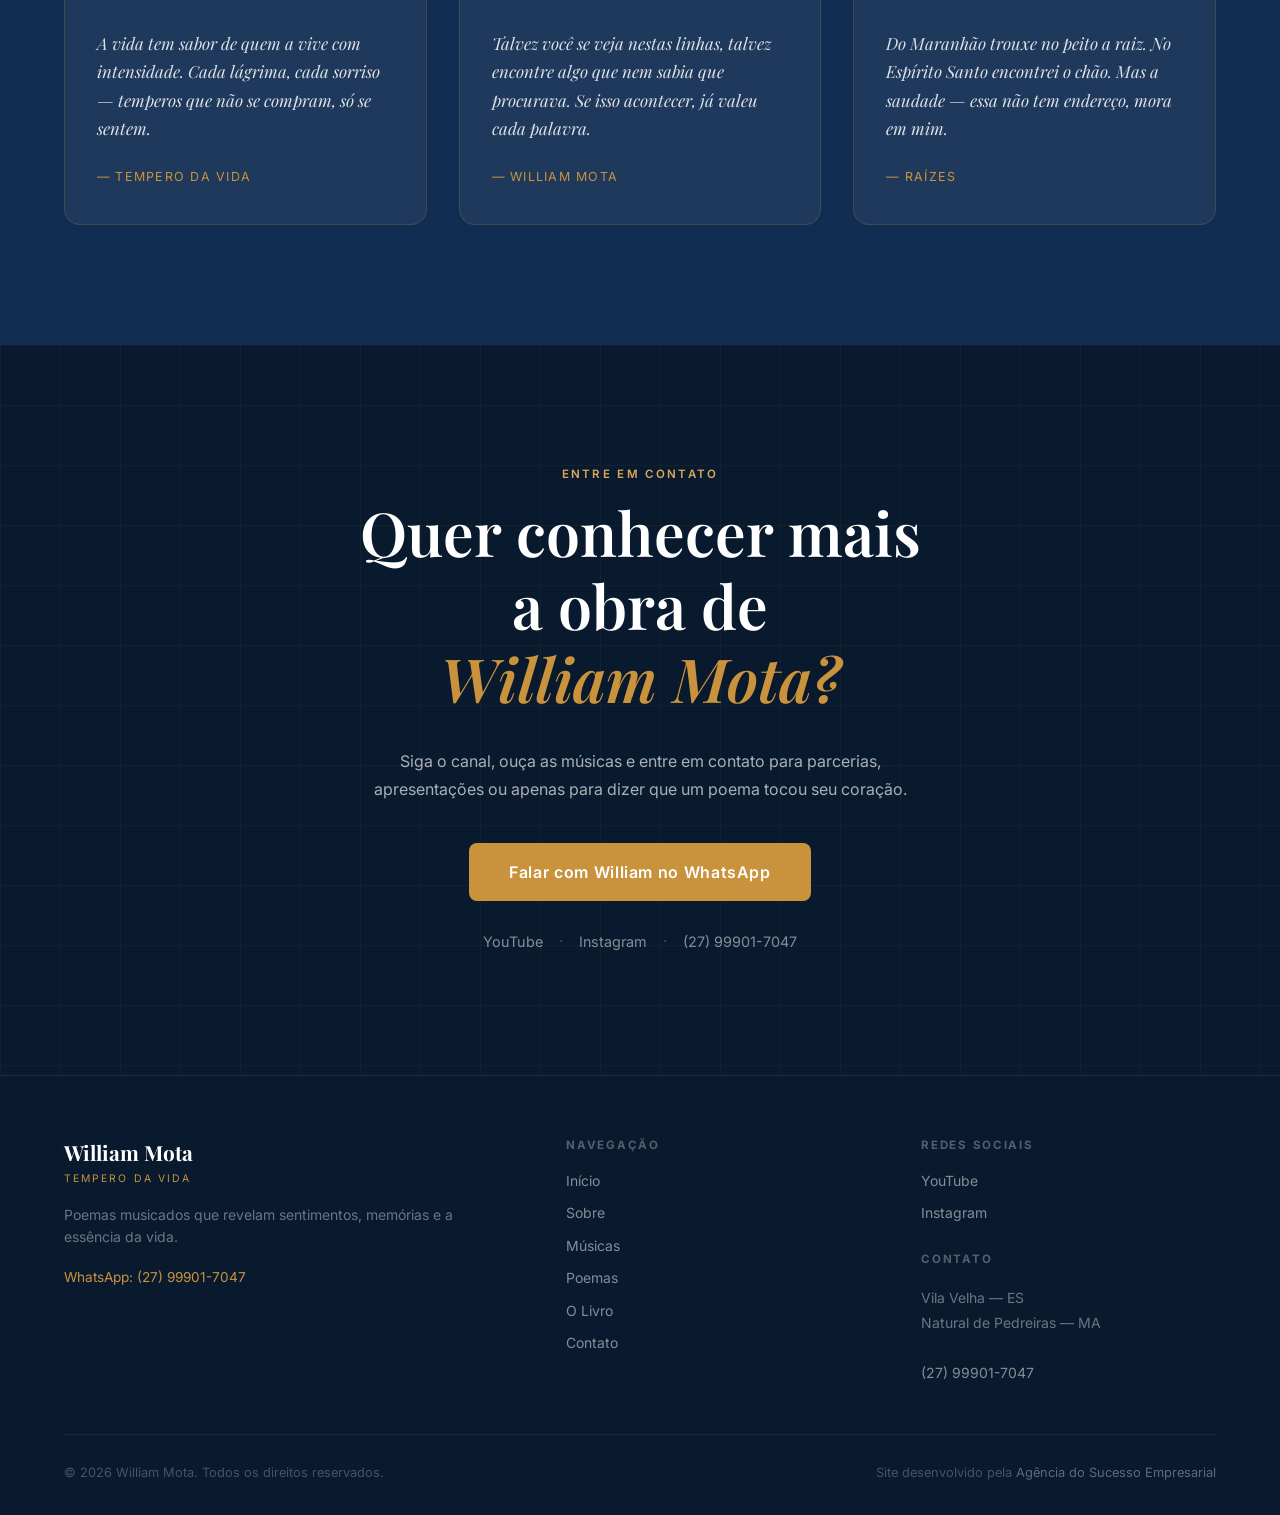
==== commit 15f0837f: "Remove travessão do subtítulo hero" ====
--- a/index.html
+++ b/index.html
@@ -80,7 +80,7 @@
         <em>tocam a alma</em>
       </h1>
       <p class="hero__subtitle">
-        Poemas escritos por William Mota e transformados em músicas com IA — do coração do Maranhão para o mundo.
+        Poemas escritos por William Mota, transformados em músicas com IA, do coração do Maranhão para o mundo.
       </p>
       <div class="hero__actions">
         <a href="https://www.youtube.com/@MUSICASPOEMASTEMPERODAVIDA" class="btn btn--primary" target="_blank" rel="noopener">
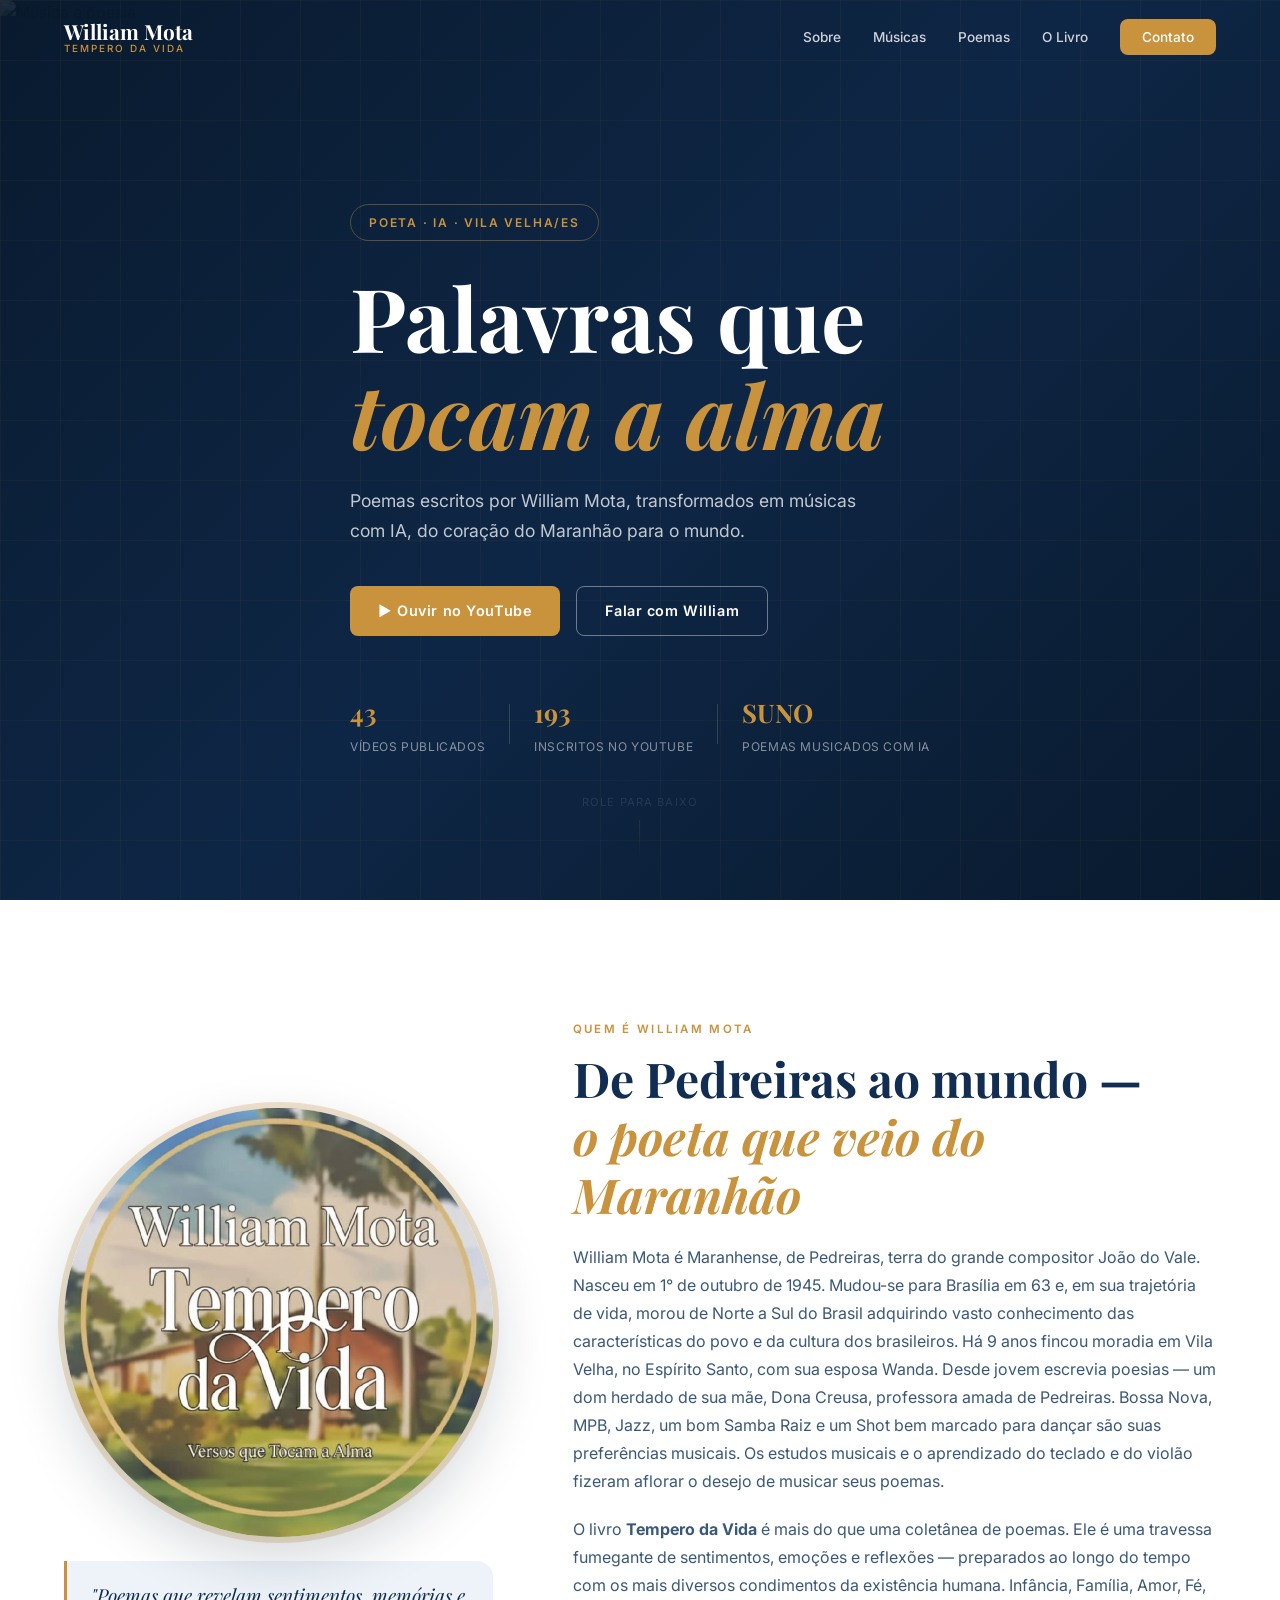
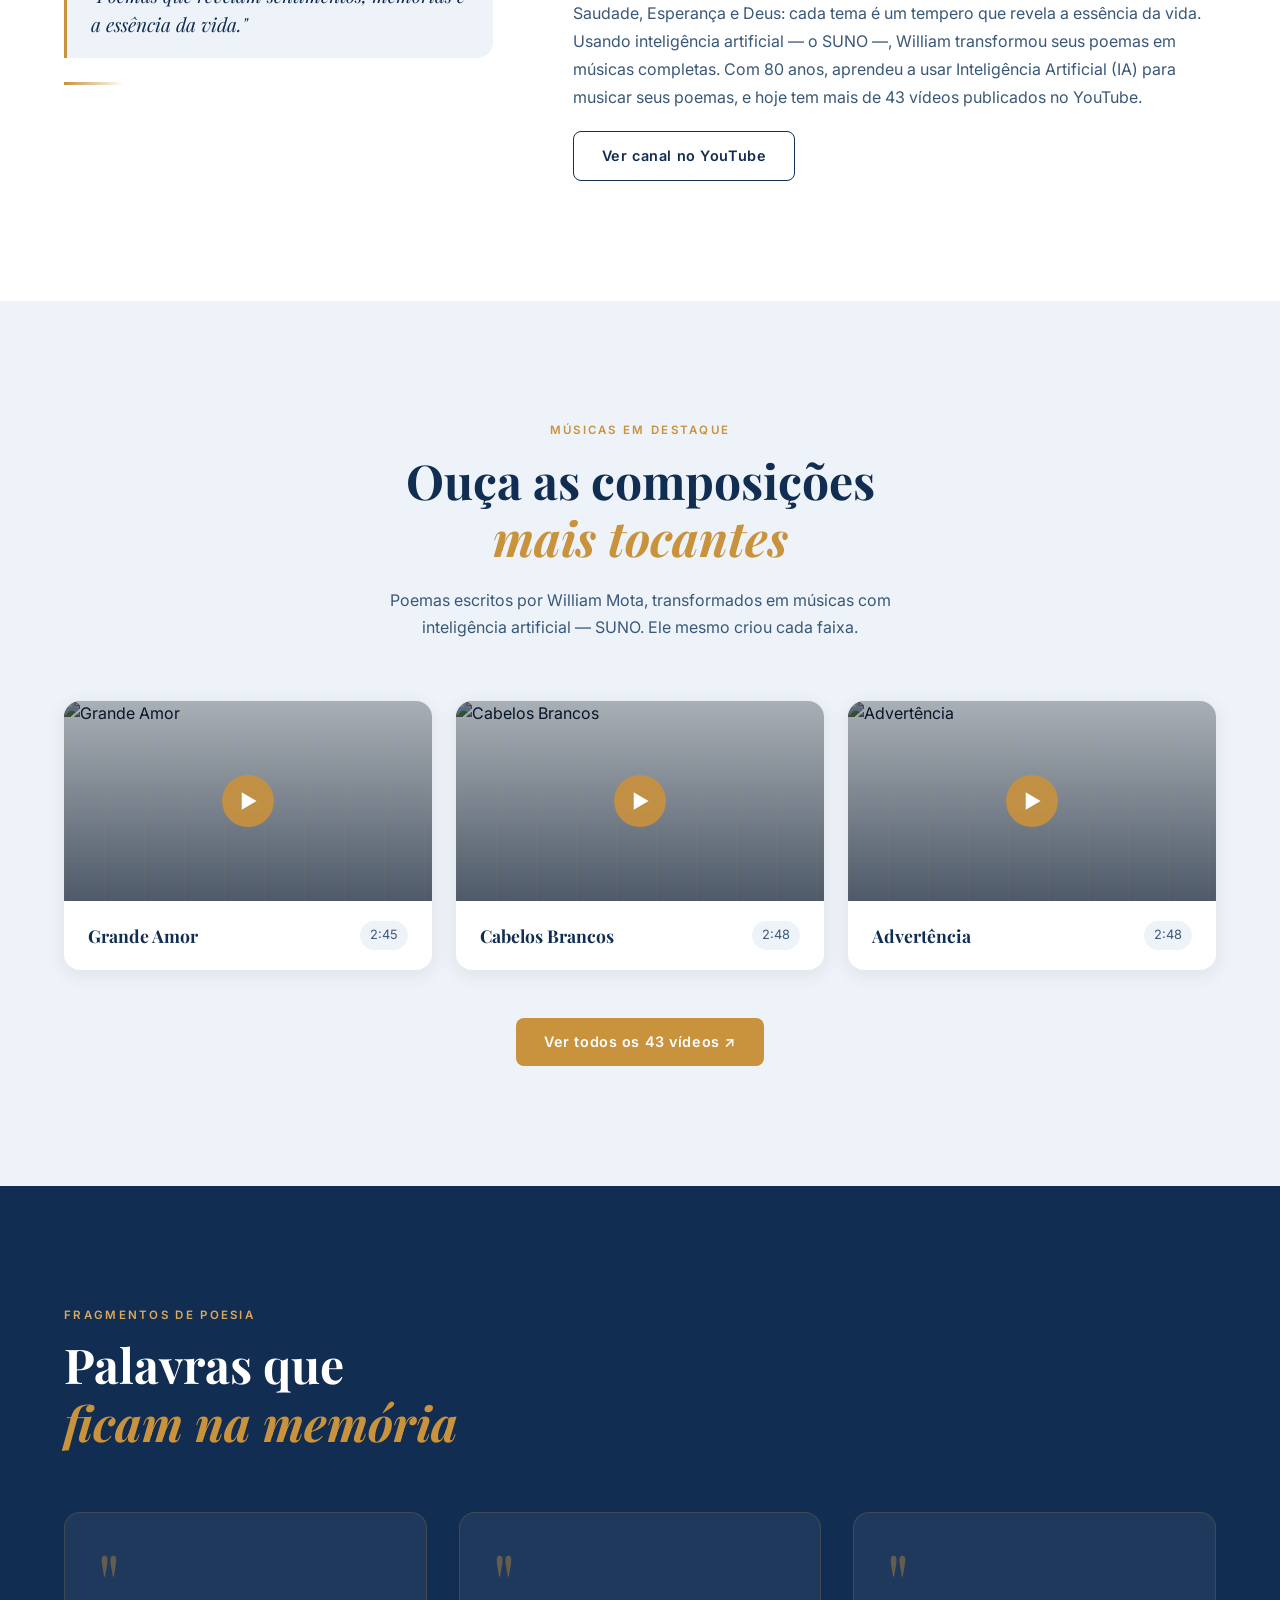
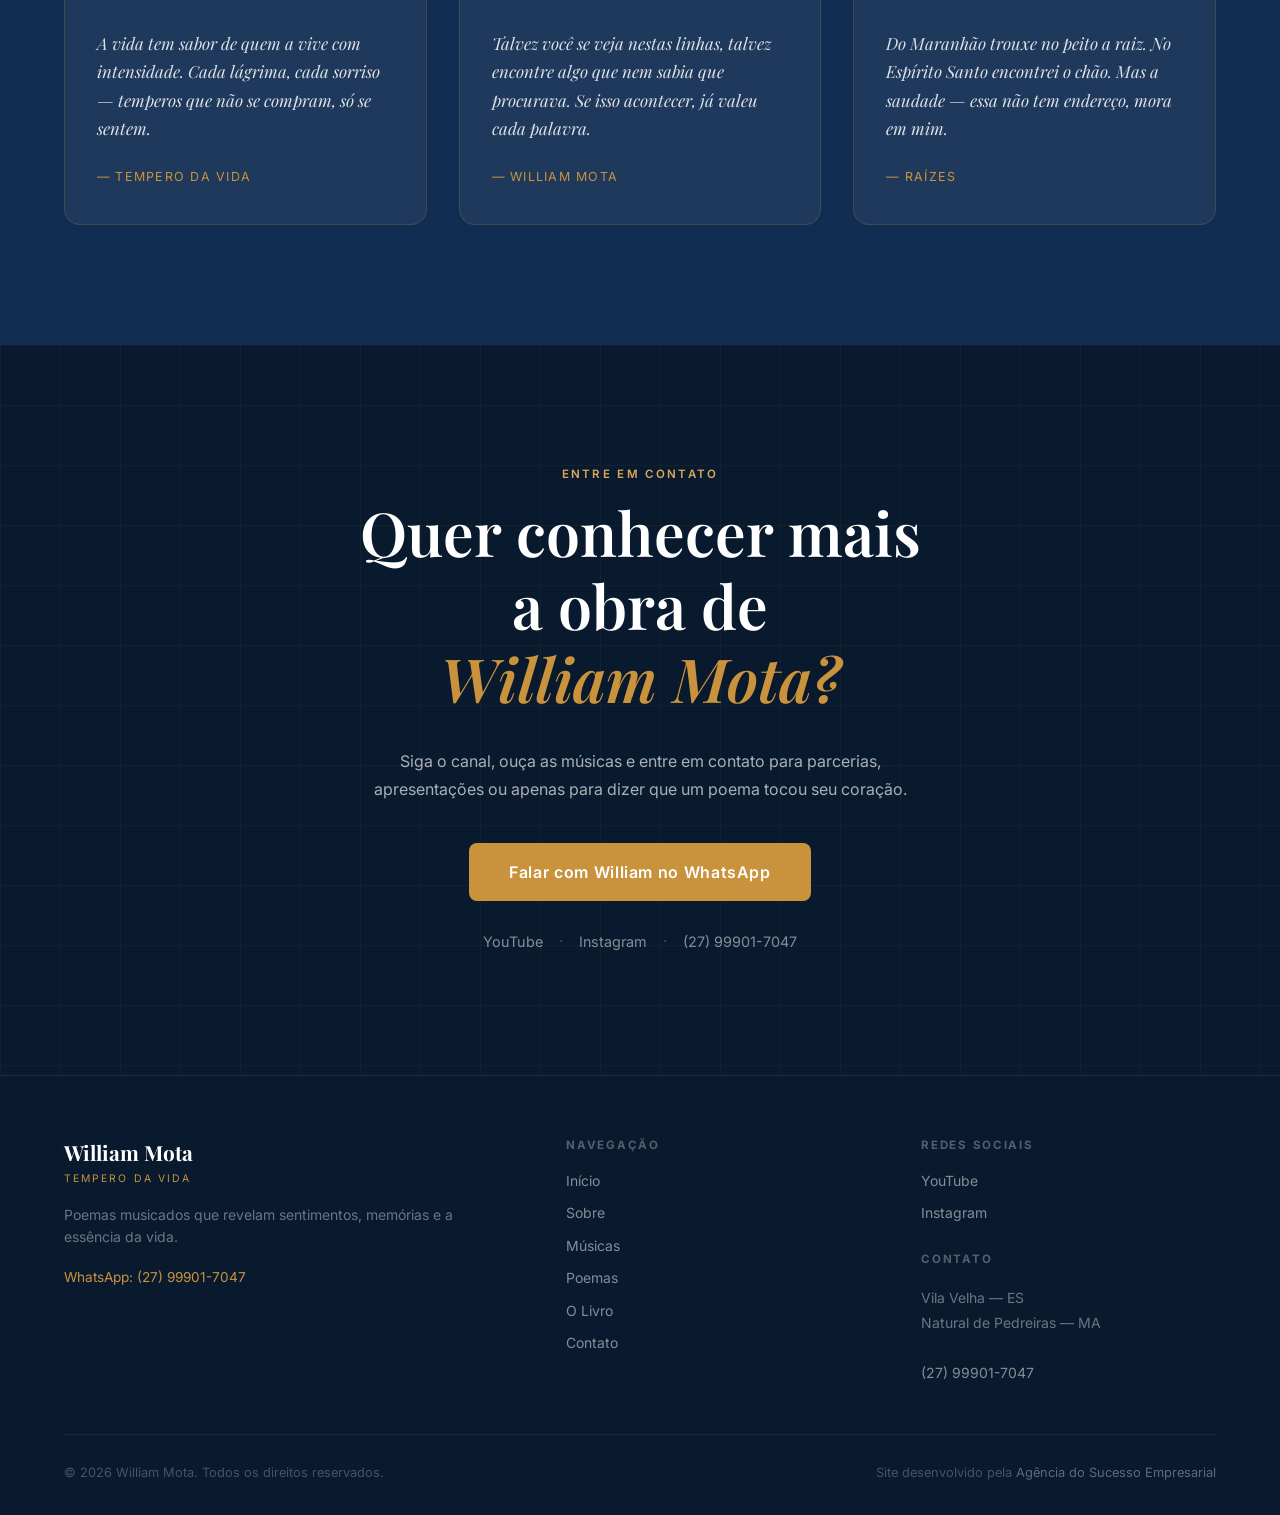
==== commit a545b3ad: "Ajusta: SUNO/poemas musicados com IA; 9º tema = Tempero da Vida" ====
--- a/index.html
+++ b/index.html
@@ -7,7 +7,7 @@
   <meta name="description" content="Poemas musicados do autor William Mota. Tempero da Vida é uma coletânea de poemas que revelam sentimentos, memórias e a essência da vida." />
   <meta name="keywords" content="William Mota, poemas, músicas, tempero da vida, poeta, Vila Velha, Maranhão" />
   <meta name="robots" content="index, follow" />
-  <link rel="canonical" href="https://williamtempero.mais.top/" />
+  <link rel="canonical" href="https://temperodavida.mais.top/" />
 
   <!-- Favicon -->
   <link rel="icon" type="image/png" href="favicon.png" />
@@ -16,12 +16,12 @@
   <meta property="og:title" content="William Mota | Músicas & Poemas Tempero da Vida" />
   <meta property="og:description" content="Poemas musicados que revelam sentimentos, memórias e a essência da vida." />
   <meta property="og:type" content="website" />
-  <meta property="og:url" content="https://williamtempero.mais.top/" />
-  <meta property="og:image" content="https://williamtempero.mais.top/og-image.png" />
+  <meta property="og:url" content="https://temperodavida.mais.top/" />
+  <meta property="og:image" content="https://temperodavida.mais.top/og-image.png" />
   <meta property="og:image:width" content="1200" />
   <meta property="og:image:height" content="630" />
   <meta name="twitter:card" content="summary_large_image" />
-  <meta name="twitter:image" content="https://williamtempero.mais.top/og-image.png" />
+  <meta name="twitter:image" content="https://temperodavida.mais.top/og-image.png" />
 
   <!-- Fonts -->
   <link rel="preconnect" href="https://fonts.googleapis.com" />
@@ -36,7 +36,7 @@
     "@type": "Person",
     "name": "William Mota",
     "description": "Poeta e criador de músicas com inteligência artificial. Autor da coletânea Tempero da Vida.",
-    "url": "https://williamtempero.mais.top",
+    "url": "https://temperodavida.mais.top",
     "telephone": "+55-27-99901-7047",
     "address": { "@type": "PostalAddress", "addressLocality": "Vila Velha", "addressRegion": "ES", "addressCountry": "BR" },
     "birthPlace": { "@type": "Place", "name": "Pedreiras, Maranhão, Brasil" },
@@ -95,7 +95,7 @@
         <div class="hero__trust-divider"></div>
         <div class="hero__trust-item"><strong>193</strong><span>inscritos no YouTube</span></div>
         <div class="hero__trust-divider"></div>
-        <div class="hero__trust-item"><strong>IA</strong><span>música + poesia</span></div>
+        <div class="hero__trust-item"><strong>SUNO</strong><span>poemas musicados com IA</span></div>
       </div>
     </div>
     <div class="hero__scroll"><span>role para baixo</span><div class="hero__scroll-line"></div></div>
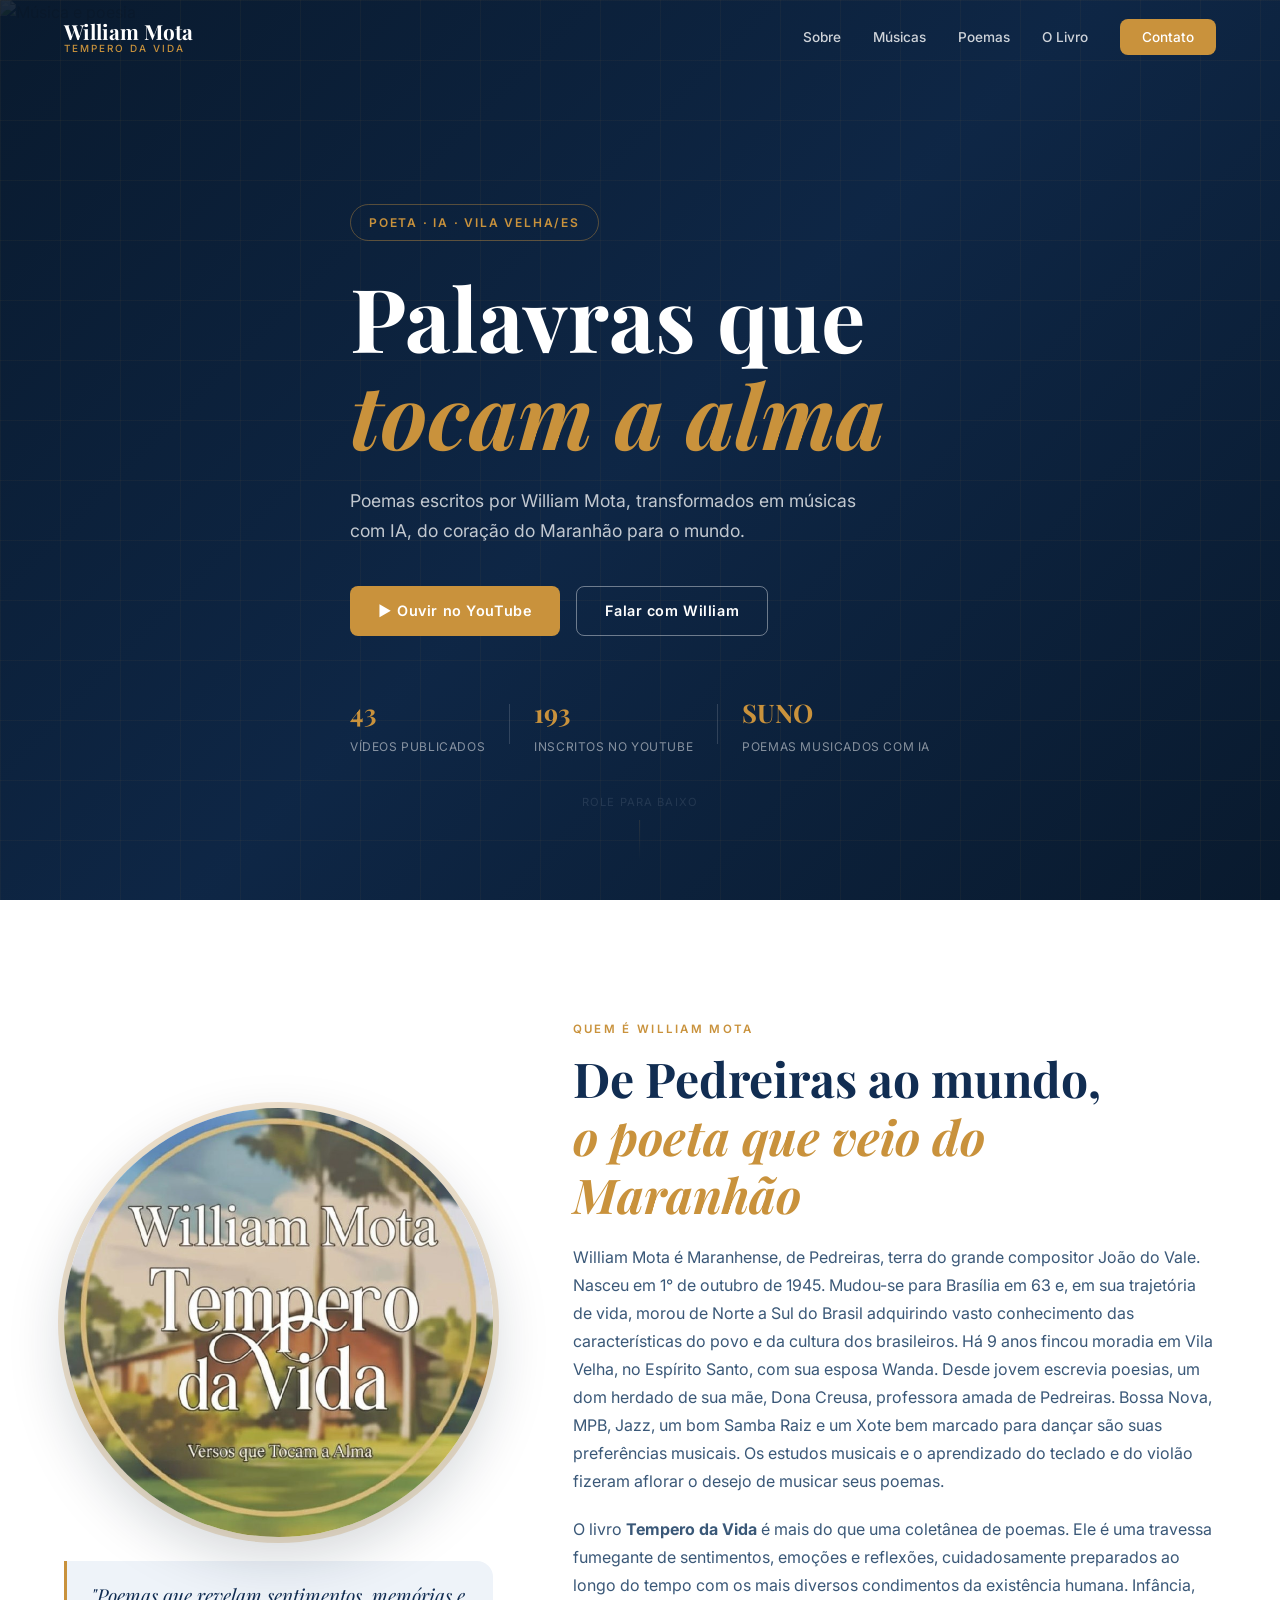
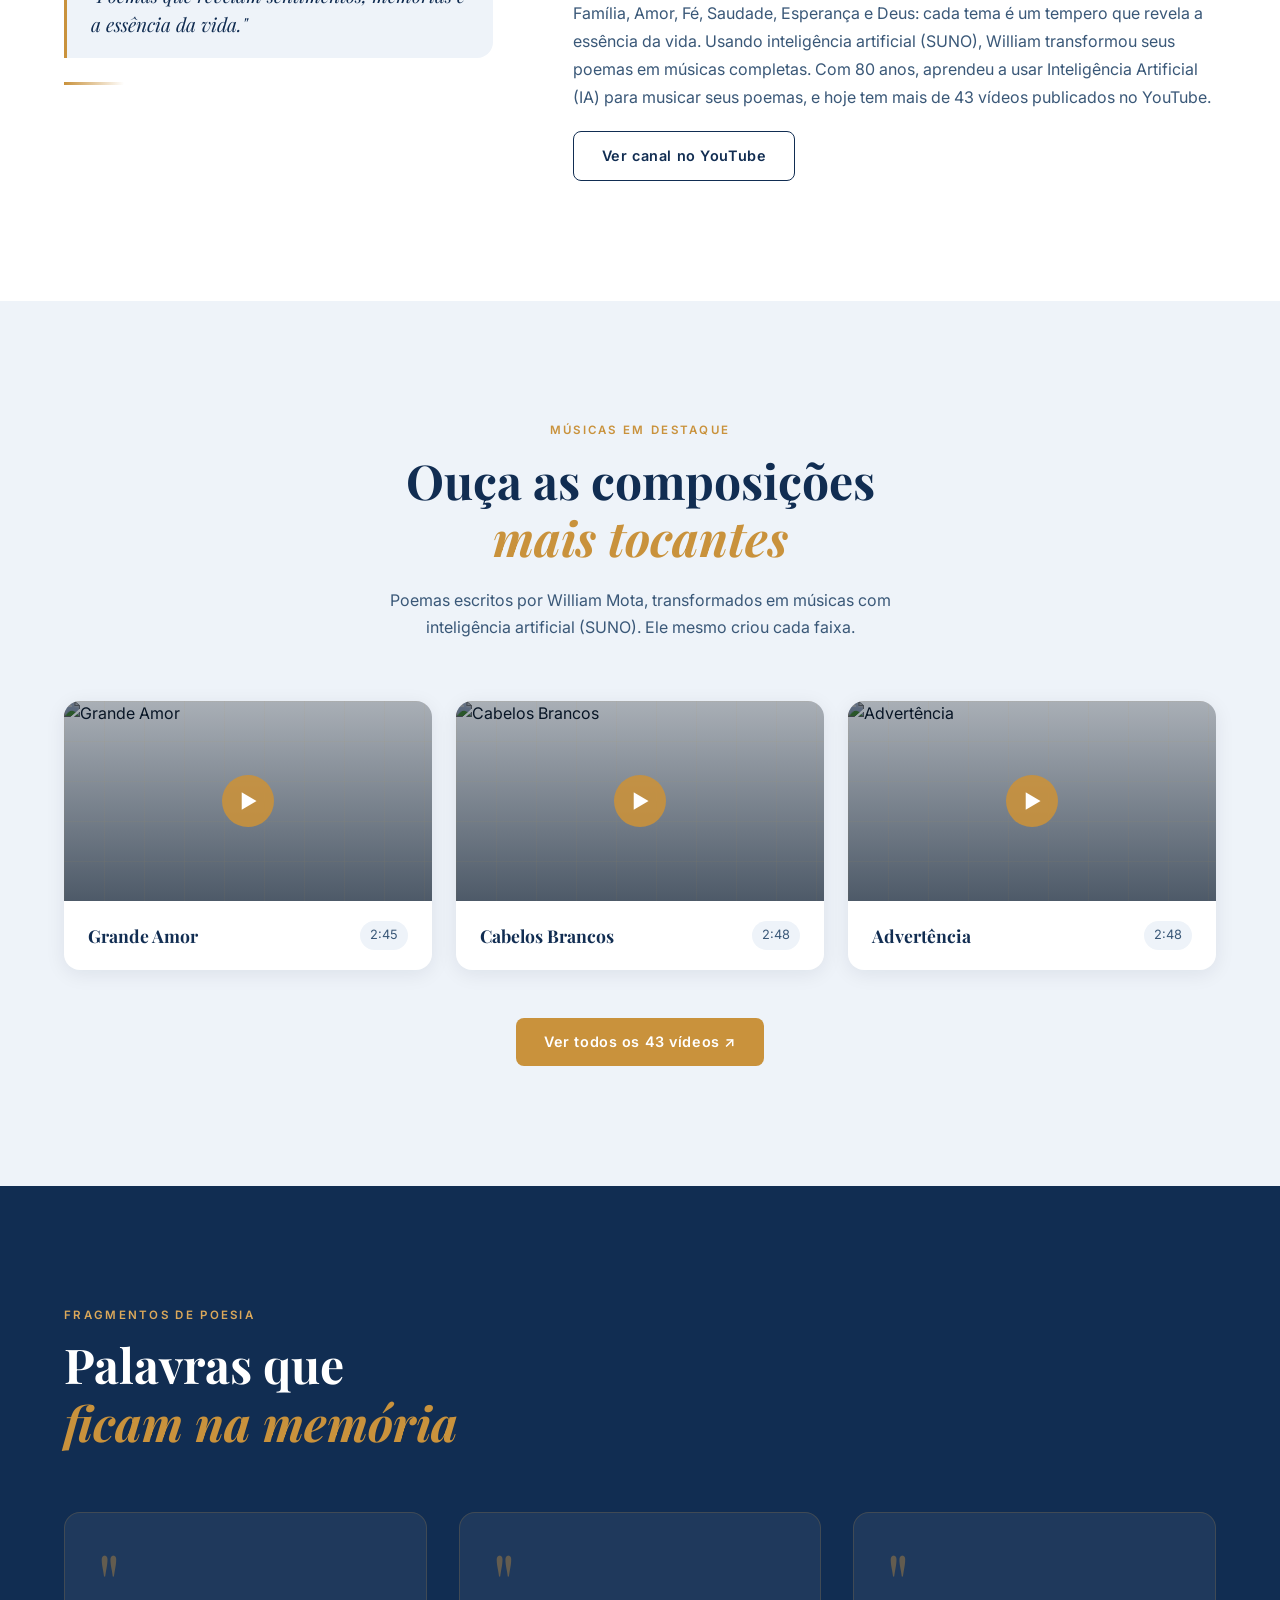
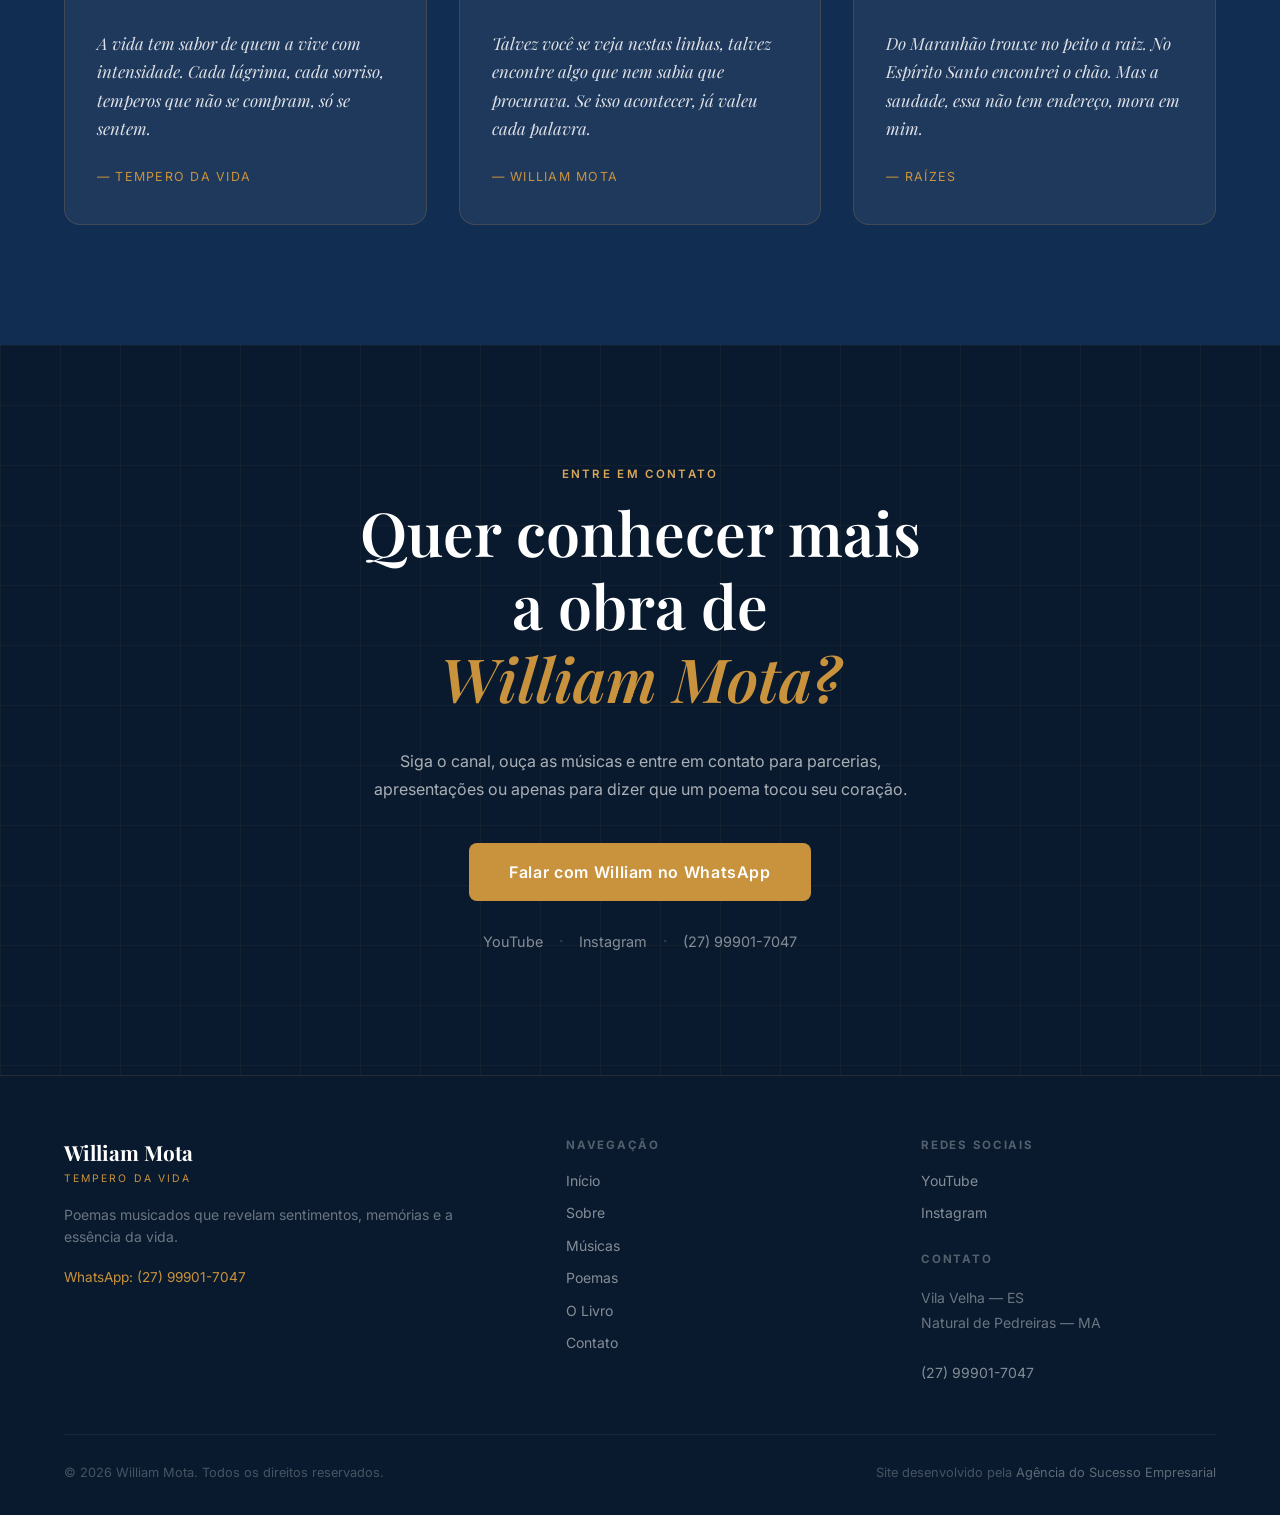
==== commit c3e16f08: "Remove travessões duplos, troca por vírgula; corrige Shot → Xote" ====
--- a/index.html
+++ b/index.html
@@ -117,22 +117,22 @@
         <div class="sobre__content">
           <div class="section-label">Quem é William Mota</div>
           <h2 class="section-title">
-            De Pedreiras ao mundo —<br />
+            De Pedreiras ao mundo,<br />
             <em>o poeta que veio do Maranhão</em>
           </h2>
           <p>
             William Mota é Maranhense, de Pedreiras, terra do grande compositor João do Vale. Nasceu em 1° de outubro de 1945.
             Mudou-se para Brasília em 63 e, em sua trajetória de vida, morou de Norte a Sul do Brasil adquirindo vasto conhecimento
             das características do povo e da cultura dos brasileiros. Há 9 anos fincou moradia em Vila Velha, no Espírito Santo,
-            com sua esposa Wanda. Desde jovem escrevia poesias — um dom herdado de sua mãe, Dona Creusa, professora amada de Pedreiras.
-            Bossa Nova, MPB, Jazz, um bom Samba Raiz e um Shot bem marcado para dançar são suas preferências musicais. Os estudos
+            com sua esposa Wanda. Desde jovem escrevia poesias, um dom herdado de sua mãe, Dona Creusa, professora amada de Pedreiras.
+            Bossa Nova, MPB, Jazz, um bom Samba Raiz e um Xote bem marcado para dançar são suas preferências musicais. Os estudos
             musicais e o aprendizado do teclado e do violão fizeram aflorar o desejo de musicar seus poemas.
           </p>
           <p>
             O livro <strong>Tempero da Vida</strong> é mais do que uma coletânea de poemas. Ele é uma travessa fumegante de sentimentos,
-            emoções e reflexões — preparados ao longo do tempo com os mais diversos condimentos da existência humana. Infância,
+            emoções e reflexões, cuidadosamente preparados ao longo do tempo com os mais diversos condimentos da existência humana. Infância,
             Família, Amor, Fé, Saudade, Esperança e Deus: cada tema é um tempero que revela a essência da vida. Usando inteligência
-            artificial — o SUNO —, William transformou seus poemas em músicas completas. Com 80 anos, aprendeu a usar Inteligência Artificial (IA) para musicar seus poemas, e hoje tem mais de 43 vídeos publicados no YouTube.
+            artificial (SUNO), William transformou seus poemas em músicas completas. Com 80 anos, aprendeu a usar Inteligência Artificial (IA) para musicar seus poemas, e hoje tem mais de 43 vídeos publicados no YouTube.
           </p>
           <a href="https://www.youtube.com/@MUSICASPOEMASTEMPERODAVIDA" class="btn btn--outline" target="_blank" rel="noopener">
             Ver canal no YouTube
@@ -148,7 +148,7 @@
       <div class="section-header section-header--center">
         <div class="section-label">Músicas em Destaque</div>
         <h2 class="section-title">Ouça as composições<br /><em>mais tocantes</em></h2>
-        <p class="section-desc">Poemas escritos por William Mota, transformados em músicas com inteligência artificial — SUNO. Ele mesmo criou cada faixa.</p>
+        <p class="section-desc">Poemas escritos por William Mota, transformados em músicas com inteligência artificial (SUNO). Ele mesmo criou cada faixa.</p>
       </div>
       <div class="musicas__grid">
 
@@ -210,7 +210,7 @@
       <div class="poemas__grid">
         <div class="poema-card">
           <div class="poema-card__aspas">"</div>
-          <p>A vida tem sabor de quem a vive com intensidade. Cada lágrima, cada sorriso — temperos que não se compram, só se sentem.</p>
+          <p>A vida tem sabor de quem a vive com intensidade. Cada lágrima, cada sorriso, temperos que não se compram, só se sentem.</p>
           <span>— Tempero da Vida</span>
         </div>
         <div class="poema-card">
@@ -220,7 +220,7 @@
         </div>
         <div class="poema-card">
           <div class="poema-card__aspas">"</div>
-          <p>Do Maranhão trouxe no peito a raiz. No Espírito Santo encontrei o chão. Mas a saudade — essa não tem endereço, mora em mim.</p>
+          <p>Do Maranhão trouxe no peito a raiz. No Espírito Santo encontrei o chão. Mas a saudade, essa não tem endereço, mora em mim.</p>
           <span>— Raízes</span>
         </div>
       </div>
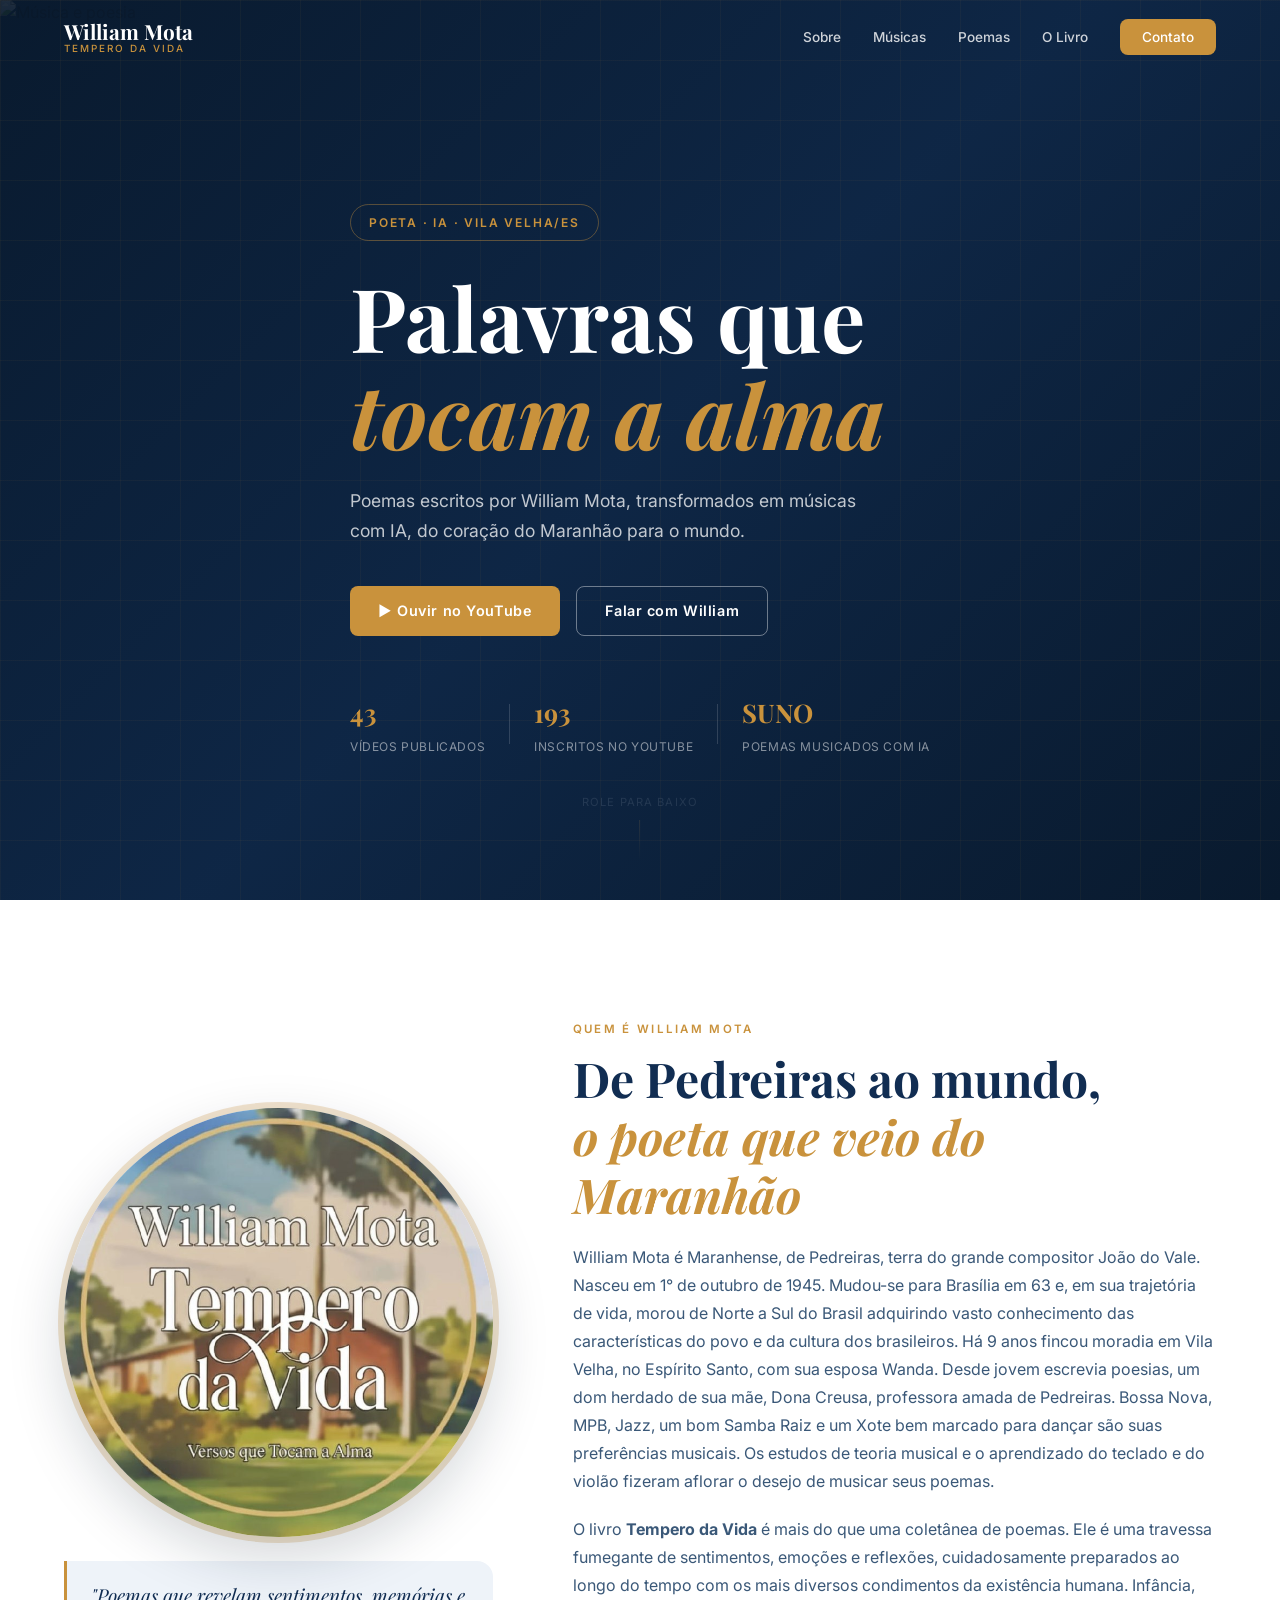
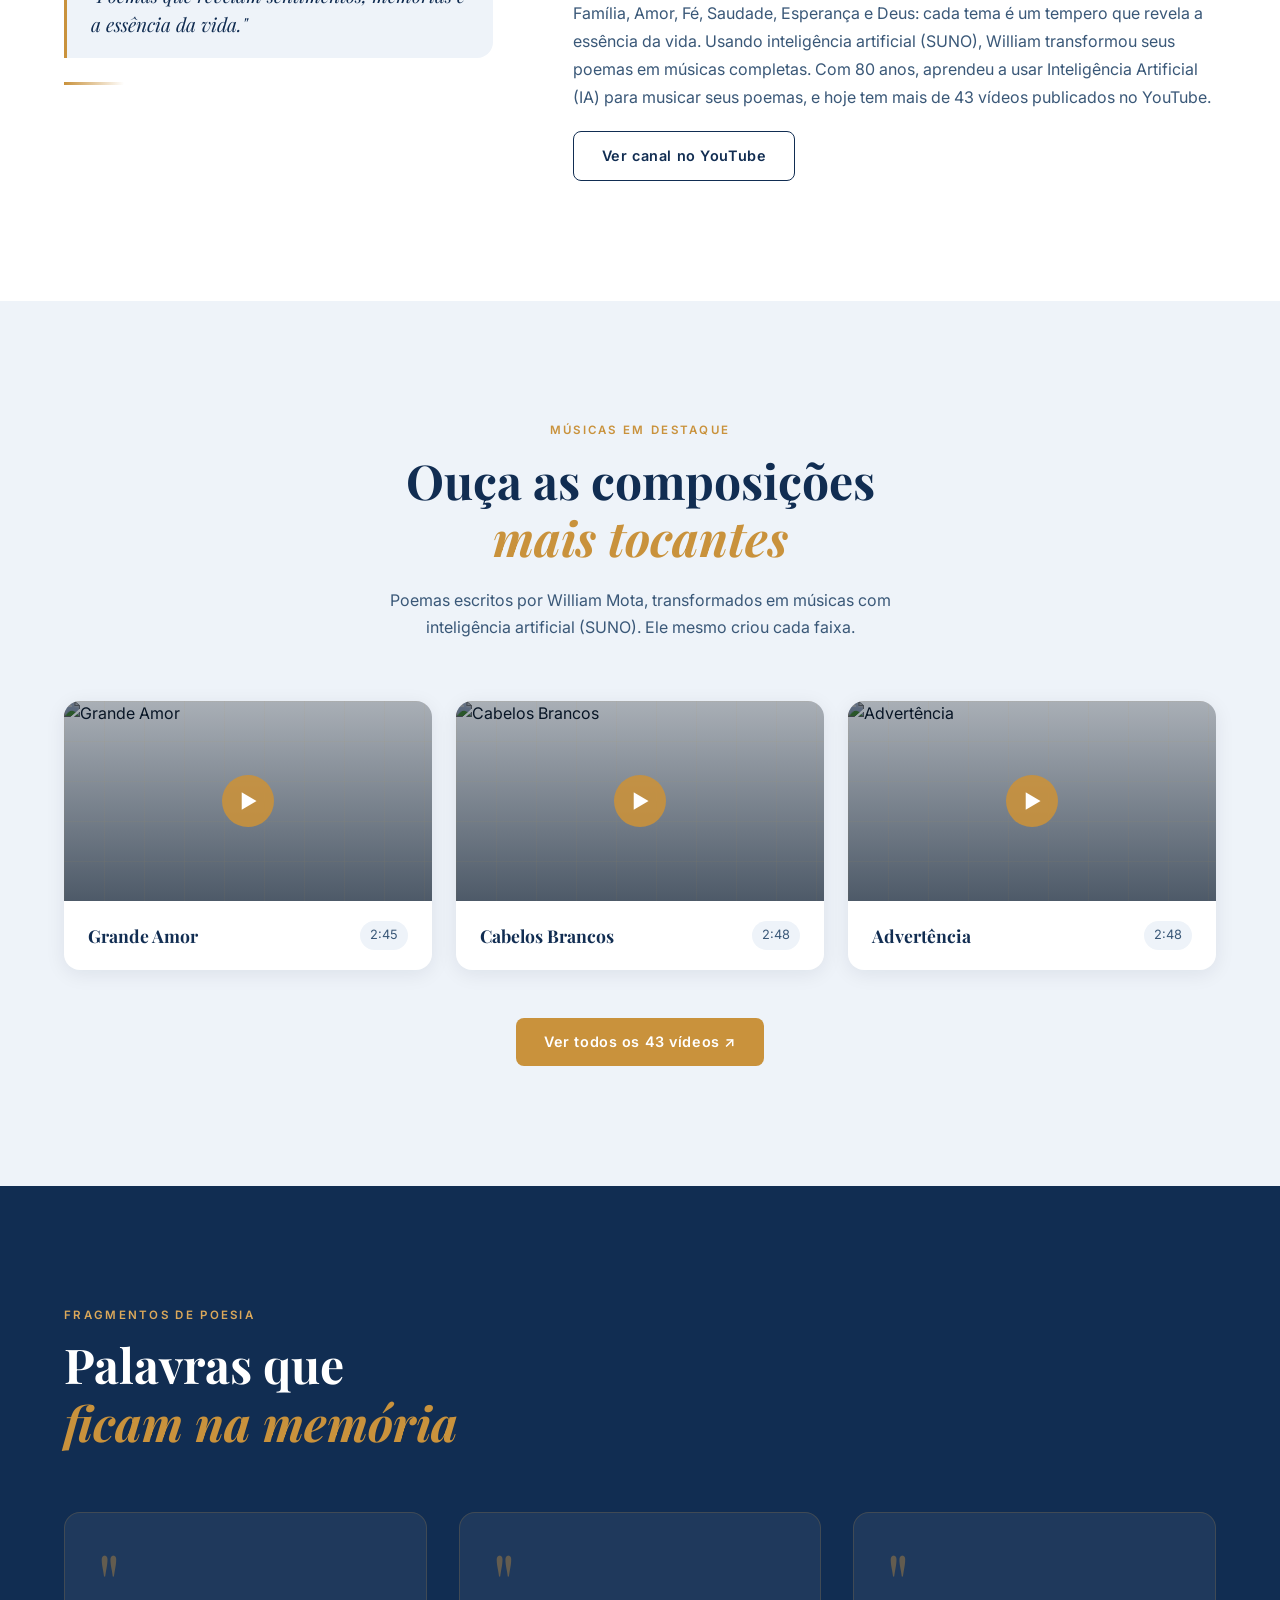
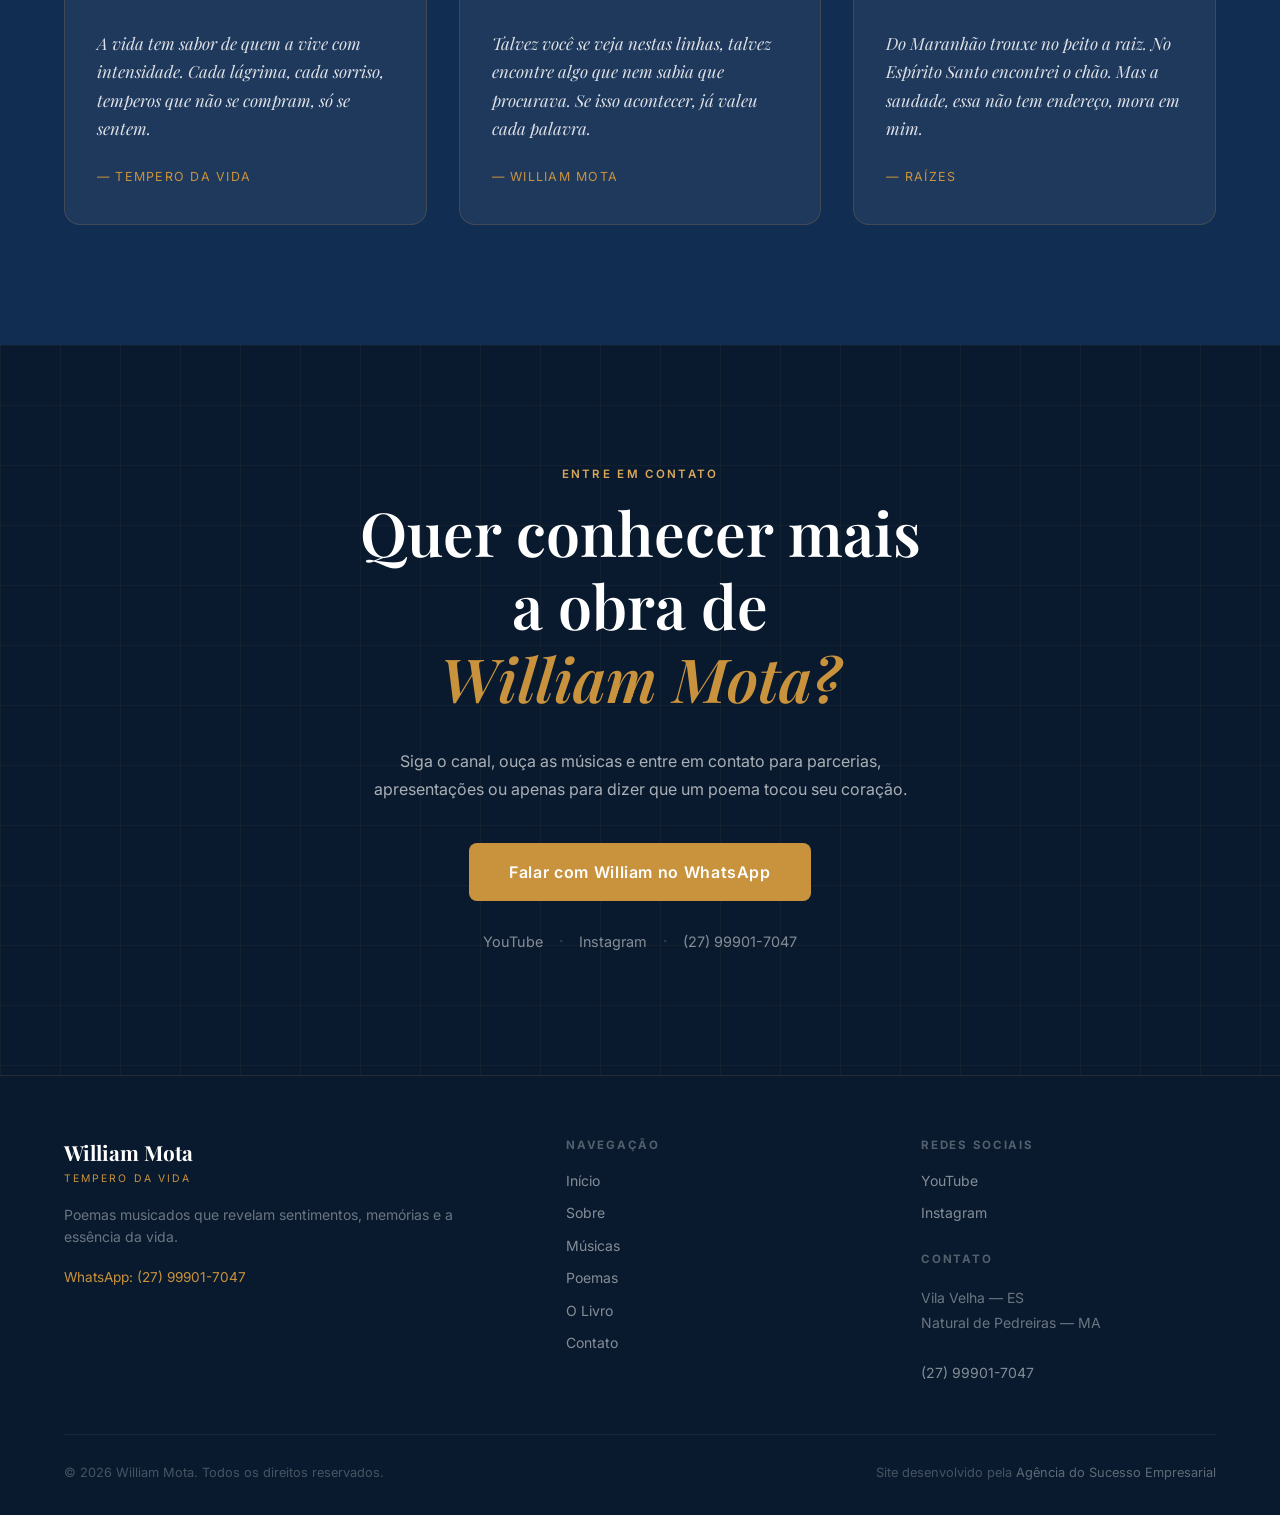
==== commit 7560e511: "Corrige: estudos de teoria musical; tema Vida que Segue (sem A)" ====
--- a/index.html
+++ b/index.html
@@ -125,8 +125,7 @@
             Mudou-se para Brasília em 63 e, em sua trajetória de vida, morou de Norte a Sul do Brasil adquirindo vasto conhecimento
             das características do povo e da cultura dos brasileiros. Há 9 anos fincou moradia em Vila Velha, no Espírito Santo,
             com sua esposa Wanda. Desde jovem escrevia poesias, um dom herdado de sua mãe, Dona Creusa, professora amada de Pedreiras.
-            Bossa Nova, MPB, Jazz, um bom Samba Raiz e um Xote bem marcado para dançar são suas preferências musicais. Os estudos
-            musicais e o aprendizado do teclado e do violão fizeram aflorar o desejo de musicar seus poemas.
+            Bossa Nova, MPB, Jazz, um bom Samba Raiz e um Xote bem marcado para dançar são suas preferências musicais. Os estudos de teoria musical e o aprendizado do teclado e do violão fizeram aflorar o desejo de musicar seus poemas.
           </p>
           <p>
             O livro <strong>Tempero da Vida</strong> é mais do que uma coletânea de poemas. Ele é uma travessa fumegante de sentimentos,
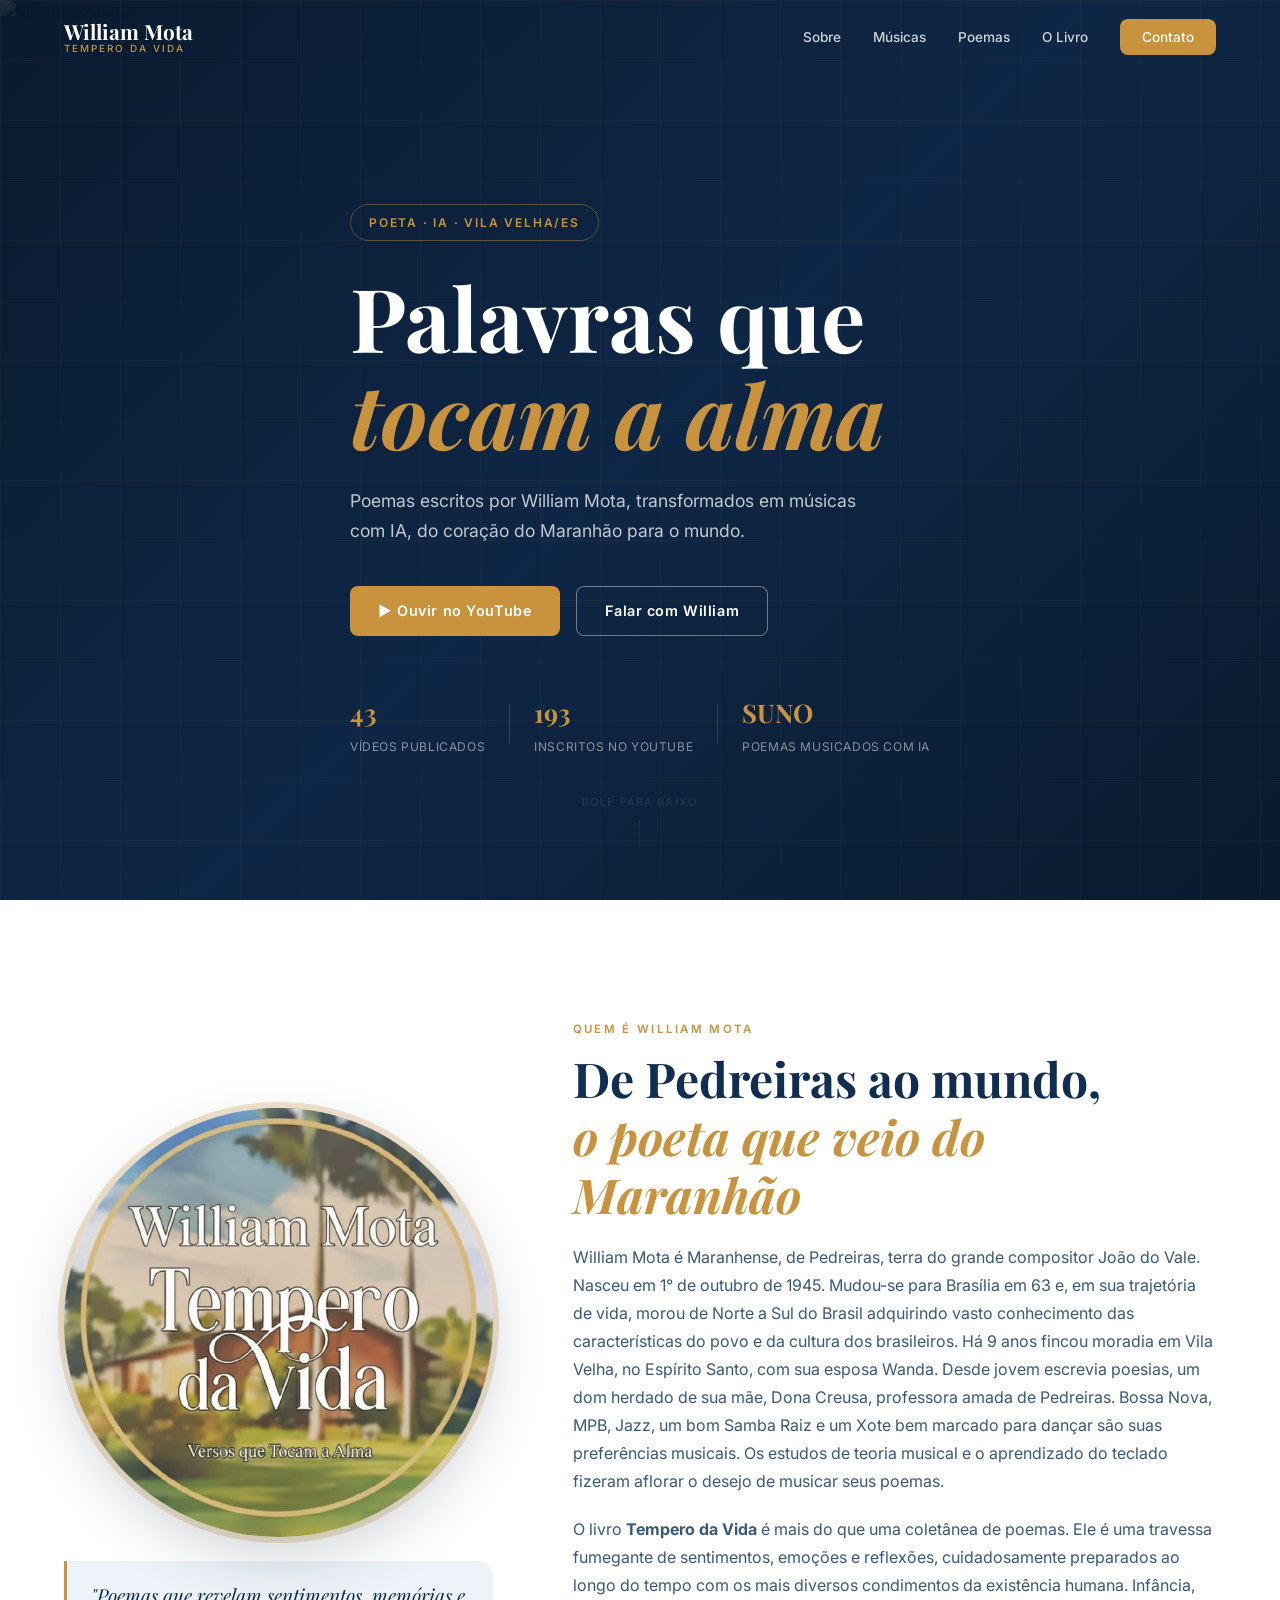
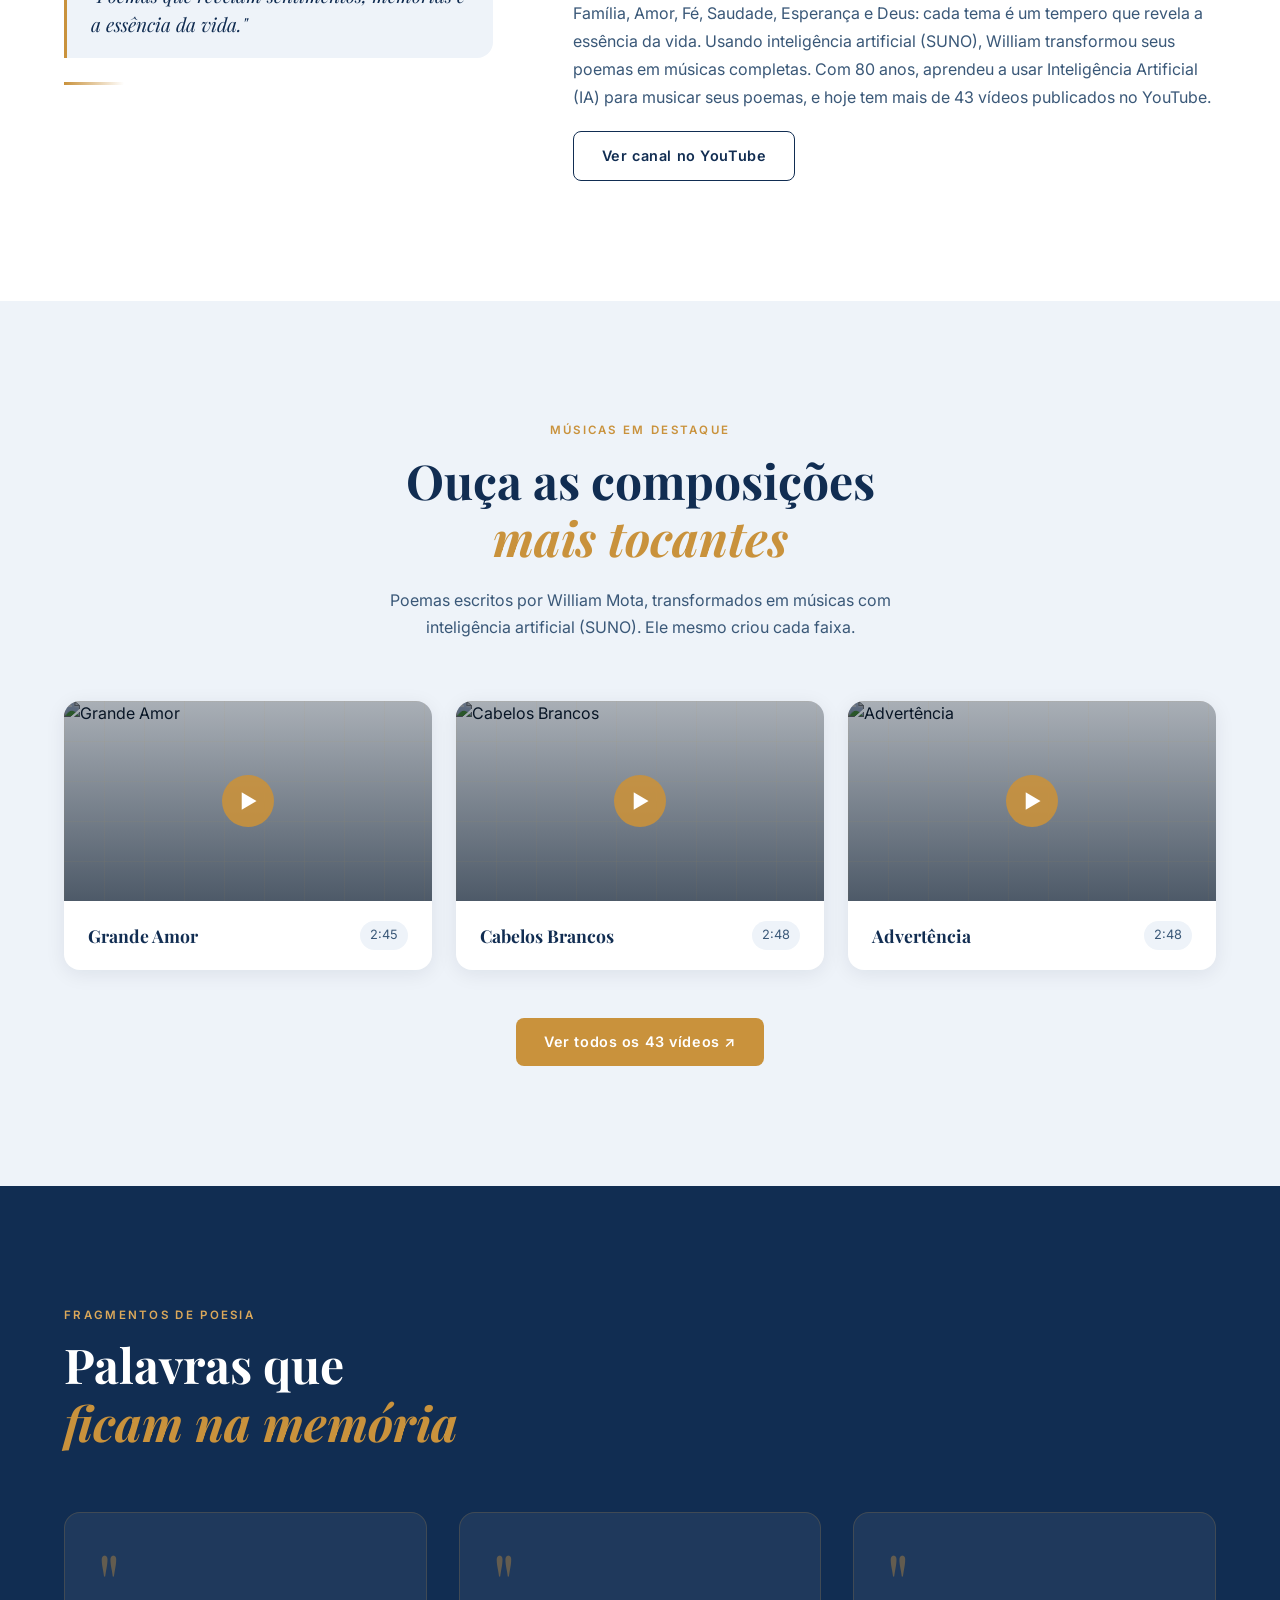
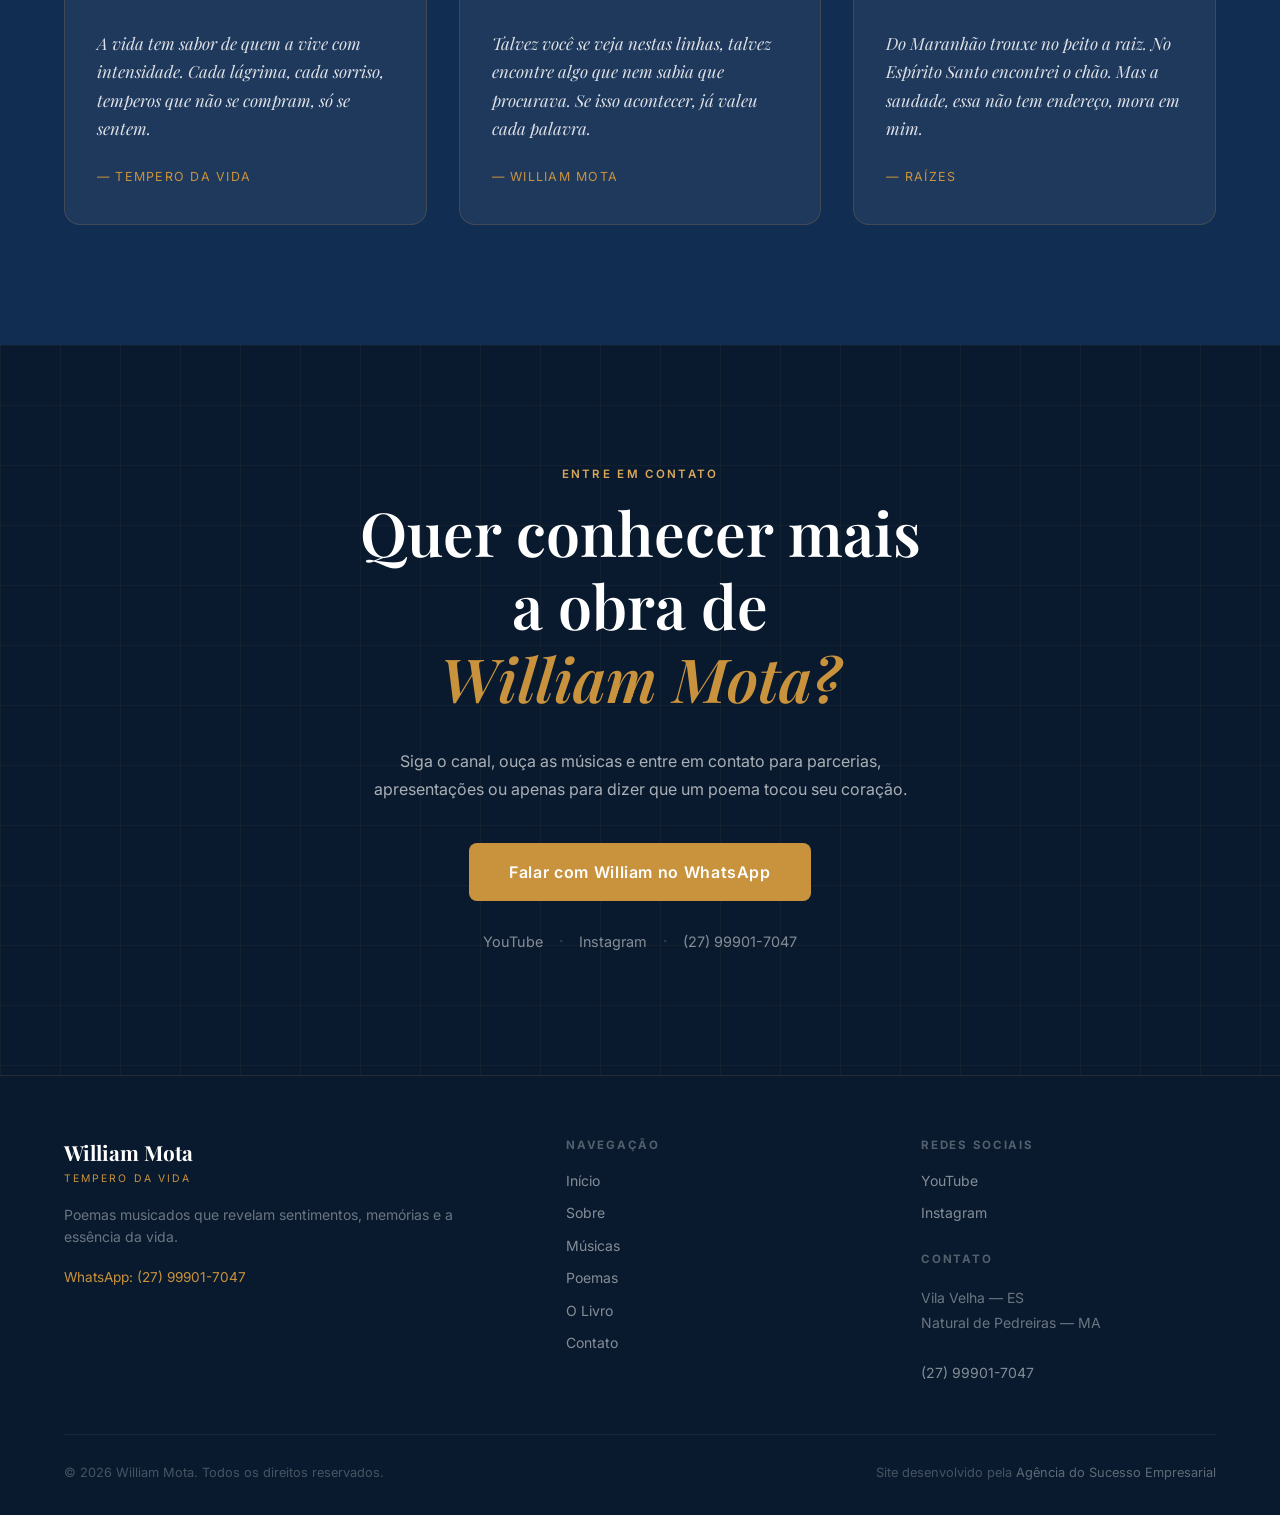
==== commit 5b9eb694: "Corrige: remove violão, William toca só teclado" ====
--- a/index.html
+++ b/index.html
@@ -125,7 +125,7 @@
             Mudou-se para Brasília em 63 e, em sua trajetória de vida, morou de Norte a Sul do Brasil adquirindo vasto conhecimento
             das características do povo e da cultura dos brasileiros. Há 9 anos fincou moradia em Vila Velha, no Espírito Santo,
             com sua esposa Wanda. Desde jovem escrevia poesias, um dom herdado de sua mãe, Dona Creusa, professora amada de Pedreiras.
-            Bossa Nova, MPB, Jazz, um bom Samba Raiz e um Xote bem marcado para dançar são suas preferências musicais. Os estudos de teoria musical e o aprendizado do teclado e do violão fizeram aflorar o desejo de musicar seus poemas.
+            Bossa Nova, MPB, Jazz, um bom Samba Raiz e um Xote bem marcado para dançar são suas preferências musicais. Os estudos de teoria musical e o aprendizado do teclado fizeram aflorar o desejo de musicar seus poemas.
           </p>
           <p>
             O livro <strong>Tempero da Vida</strong> é mais do que uma coletânea de poemas. Ele é uma travessa fumegante de sentimentos,
